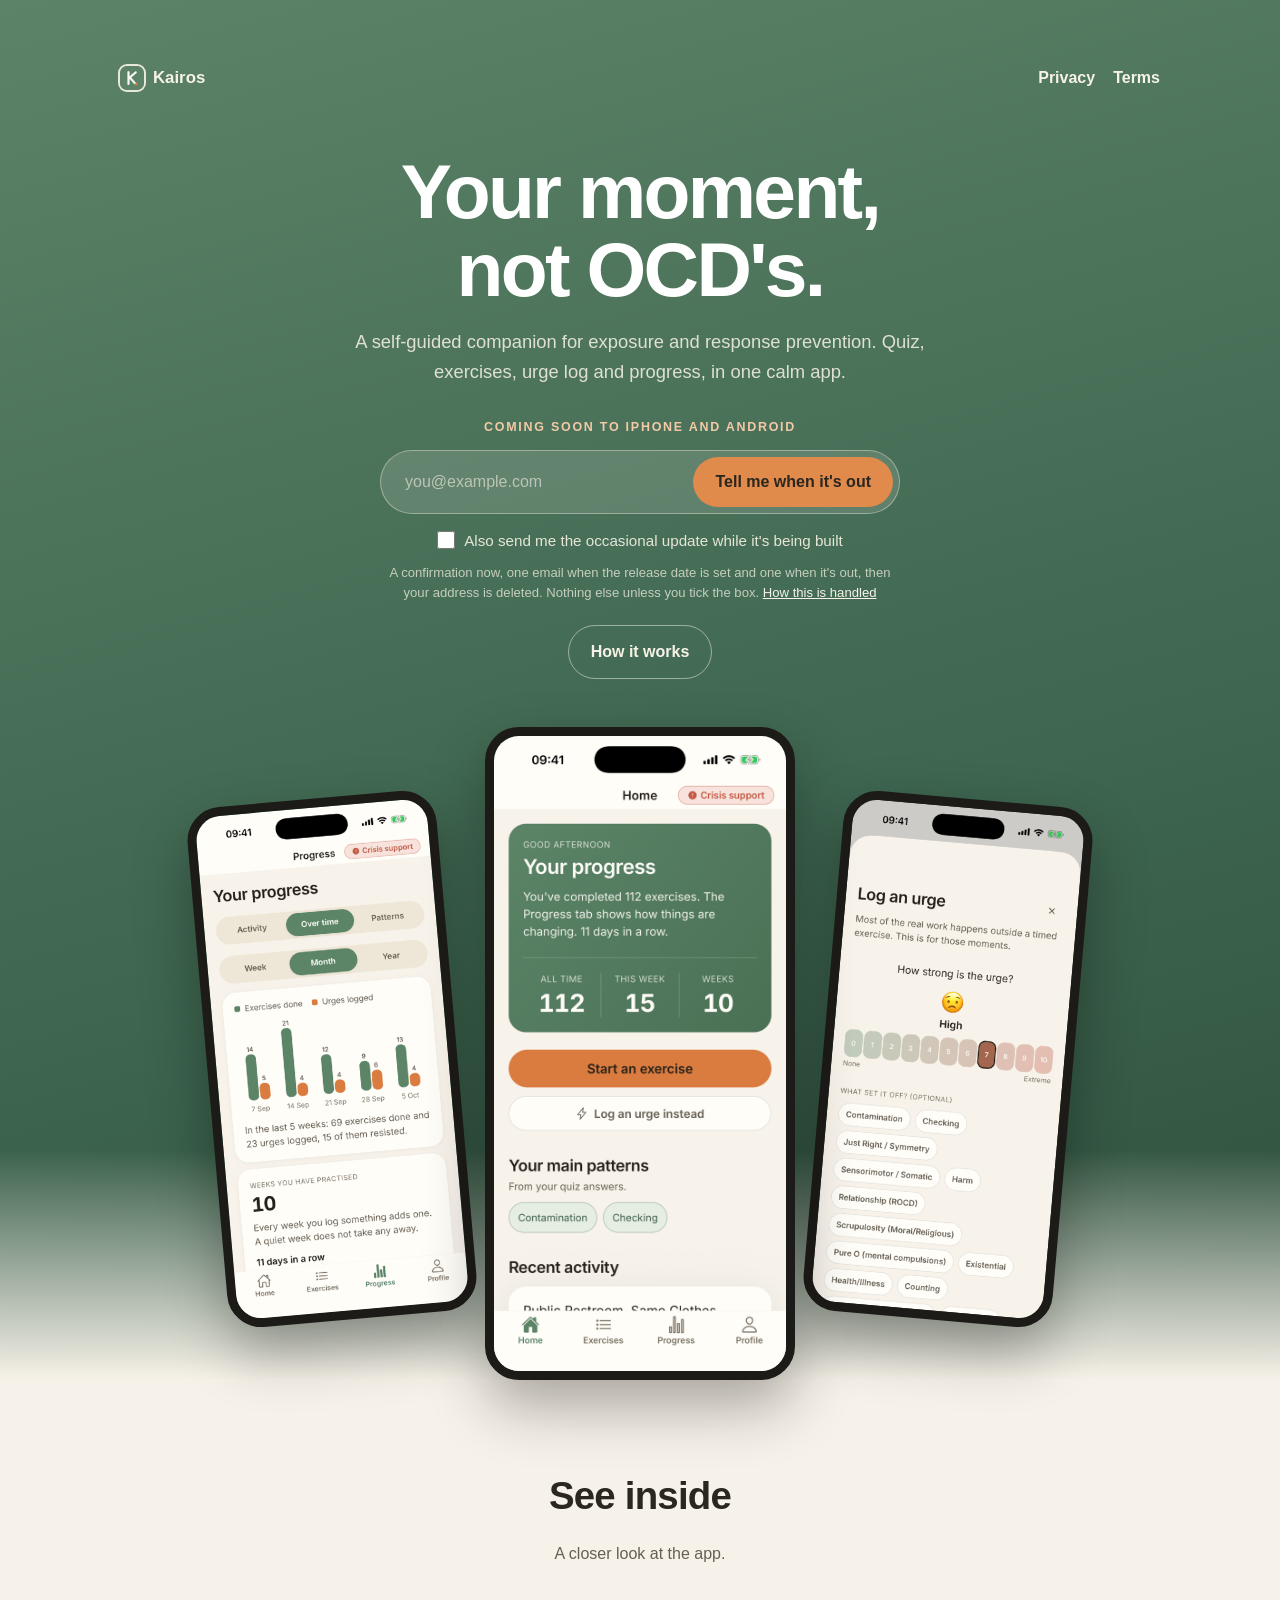
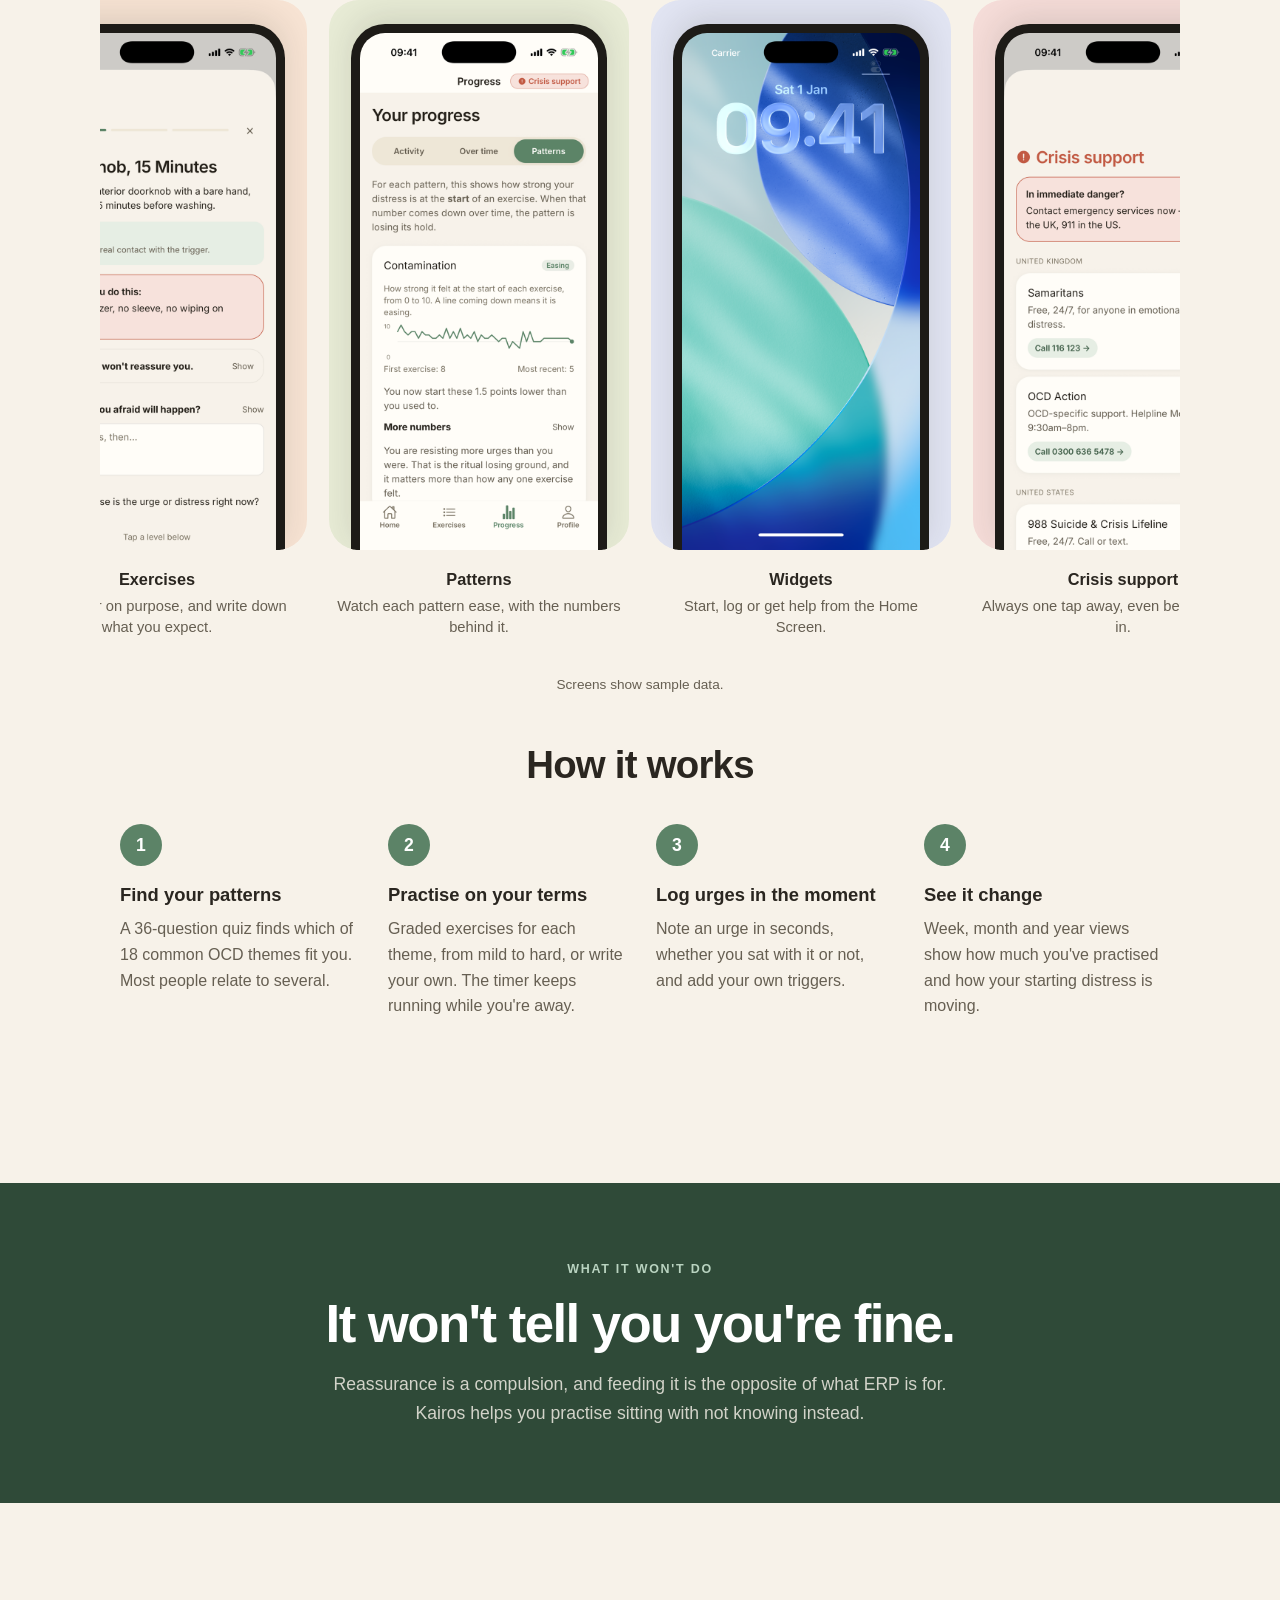
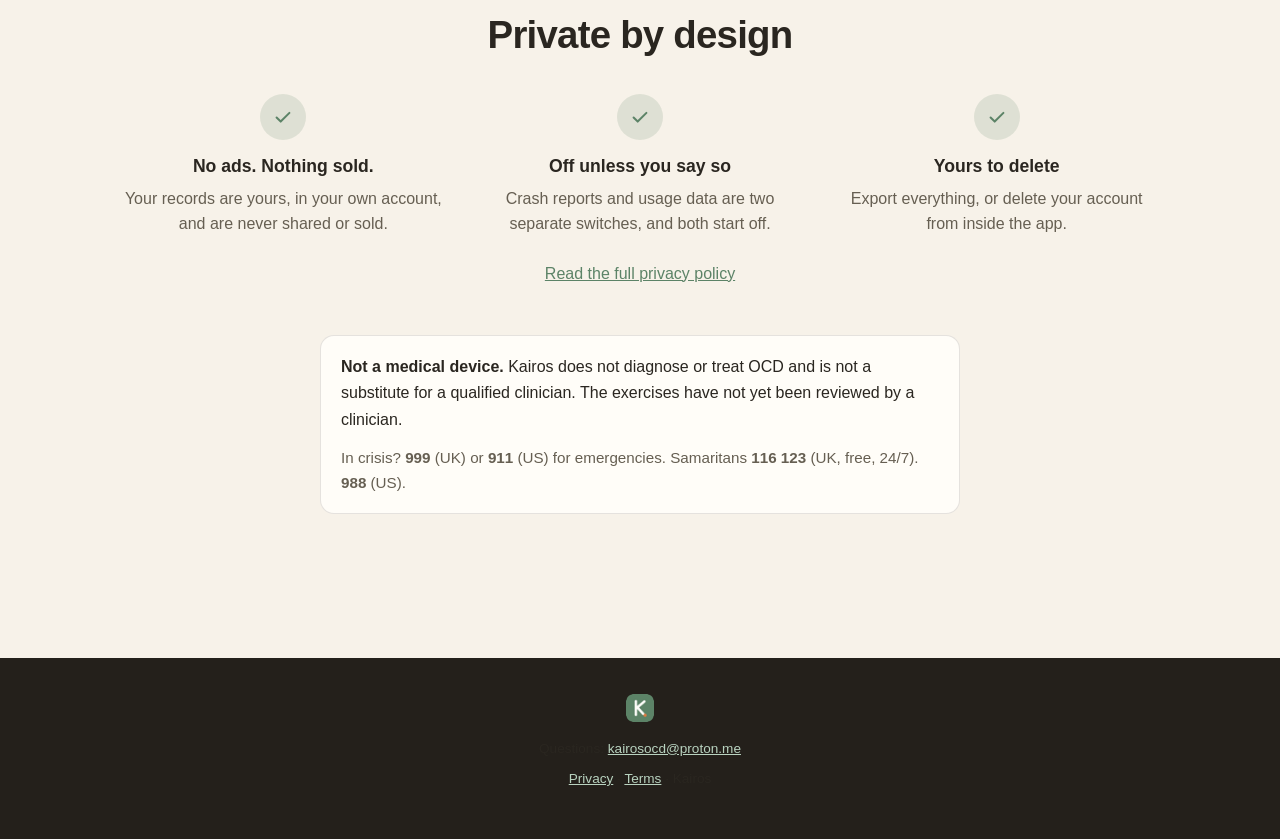
==== index.html @ 0523e29a "Revert "Privacy and Terms: 16+, consent boxes, complaints, plain lock-screen text, deletion page" Ta" ====
<!doctype html>
<html lang="en"><head><meta charset="utf-8">
<meta name="viewport" content="width=device-width,initial-scale=1">
<title>Kairos — a self-guided ERP companion for OCD</title><meta name="description" content="Kairos helps you run Exposure and Response Prevention exercises for OCD and see whether your triggers are actually losing their grip. Works offline, no account needed.">
<link rel="canonical" href="https://kairosapp.co.uk/">
<link rel="icon" href="favicon-32.png" sizes="32x32" type="image/png">
<link rel="icon" href="favicon-512.png" sizes="512x512" type="image/png">
<link rel="apple-touch-icon" href="favicon-180.png">
<meta name="theme-color" content="#5C8367">
<meta property="og:type" content="website">
<meta property="og:site_name" content="Kairos">
<meta property="og:title" content="Kairos — a self-guided ERP companion for OCD">
<meta property="og:description" content="Kairos helps you run Exposure and Response Prevention exercises for OCD and see whether your triggers are actually losing their grip. Works offline, no account needed.">
<meta property="og:url" content="https://kairosapp.co.uk/">
<meta property="og:image" content="https://kairosapp.co.uk/og.png">
<meta property="og:image:width" content="1200">
<meta property="og:image:height" content="630">
<meta property="og:image:alt" content="The Kairos mark: a line falling and levelling off, with the most recent point picked out.">
<meta name="twitter:card" content="summary_large_image">
<link rel="stylesheet" href="style.css?v=20261017"></head>
<body>
<div class="band hero-band">
<div class="wrap wide">
<nav><a href="index.html" class="brand"><img src="favicon-32.png" alt="" width="24" height="24">Kairos</a><a href="privacy.html">Privacy</a><a href="terms.html">Terms</a></nav>
<header class="hero">
<h1>Your moment,<br>not OCD's.</h1>
<p class="lede">A self-guided companion for exposure and response prevention. Quiz, exercises, urge log and progress, in one calm app.</p>
<p class="soon">Coming soon to iPhone and Android</p>
<form class="join" id="join" novalidate>
<div class="join-row">
<label class="sr" for="join-email">Email address</label>
<input id="join-email" type="email" name="email" autocomplete="email" inputmode="email" maxlength="254" placeholder="you@example.com" required>
<button type="submit">Tell me when it's out</button>
</div>
<input class="hp" type="text" name="website" tabindex="-1" autocomplete="off" aria-hidden="true">
<label class="join-opt"><input type="checkbox" name="updates"> Also send me the occasional update while it's being built</label>
<p class="join-msg" id="join-msg" role="status" aria-live="polite"></p>
<p class="join-fine">A confirmation now, one email when the release date is set and one when it's out, then your address is deleted. Nothing else unless you tick the box. <a href="privacy.html#waitlist">How this is handled</a></p>
<noscript><p class="join-fine">This form needs JavaScript. You can email <a href="mailto:kairosocd@proton.me">kairosocd@proton.me</a> instead.</p></noscript>
</form>
<p class="cta"><a class="ghost" href="#how">How it works</a></p>
</header>
<div class="stage" aria-label="Screens from the app">
<figure class="phone side left"><img src="img/progress.png?v=20261015" width="644" height="1400" alt="Week, month and year charts of exercises done and urges logged"></figure>
<figure class="phone main"><img src="img/home.png?v=20261015" width="644" height="1400" alt="The Kairos home screen: your progress, the next exercise, and a button to log an urge"></figure>
<figure class="phone side right"><img src="img/urge.png?v=20261014" width="644" height="1400" alt="Logging an urge: a 0 to 10 strength scale and what set it off"></figure>
</div>
</div>
</div>

<div class="wrap wide after-stage">
<section class="showcase" aria-label="Screens from the app">
<h2 class="big center">See inside</h2>
<p class="center sub">A closer look at the app.</p>
<div class="track" tabindex="0" role="region" aria-label="App screens, scrollable"><figure class="slide dup"><div class="tile t1"><div class="frame"><img src="img/home.png?v=20261015" width="644" height="1400" loading="lazy" alt="Home screen with your progress and the next exercise"></div></div><figcaption><strong>Home</strong><span>Where you are, and one clear next step.</span></figcaption></figure><figure class="slide"><div class="tile t2"><div class="frame"><img src="img/exercise.png?v=20261014" width="644" height="1400" loading="lazy" alt="An exercise with what to avoid and a box for what you fear will happen"></div></div><figcaption><strong>Exercises</strong><span>Face a fear on purpose, and write down what you expect.</span></figcaption></figure><figure class="slide dup"><div class="tile t3"><div class="frame"><img src="img/urge.png?v=20261014" width="644" height="1400" loading="lazy" alt="The urge log with a 0 to 10 scale and triggers"></div></div><figcaption><strong>Log an urge</strong><span>A few taps, wherever you are, whatever happened.</span></figcaption></figure><figure class="slide dup"><div class="tile t4"><div class="frame"><img src="img/progress.png?v=20261015" width="644" height="1400" loading="lazy" alt="Week, month and year charts"></div></div><figcaption><strong>Progress</strong><span>Week, month and year, at a glance.</span></figcaption></figure><figure class="slide"><div class="tile t5"><div class="frame"><img src="img/patterns.png?v=20261015" width="644" height="1400" loading="lazy" alt="A pattern card with a falling trend line"></div></div><figcaption><strong>Patterns</strong><span>Watch each pattern ease, with the numbers behind it.</span></figcaption></figure><figure class="slide"><div class="tile t7"><div class="frame"><img src="img/widgets.png?v=20261017" width="644" height="1400" loading="lazy" alt="Four Kairos widgets on the iPhone Home Screen: start an exercise, log an urge, this week's progress and crisis support"></div></div><figcaption><strong>Widgets</strong><span>Start, log or get help from the Home Screen.</span></figcaption></figure><figure class="slide"><div class="tile t6"><div class="frame"><img src="img/crisis.png?v=20261014" width="644" height="1400" loading="lazy" alt="Crisis support with UK and US helplines"></div></div><figcaption><strong>Crisis support</strong><span>Always one tap away, even before you sign in.</span></figcaption></figure></div>
<p class="fine center">Screens show sample data.</p>
</section>

<h2 id="how" class="big center how">How it works</h2>
<section class="steps">
<div class="step"><span class="num">1</span><h3>Find your patterns</h3><p>A 36-question quiz finds which of 18 common OCD themes fit you. Most people relate to several.</p></div>
<div class="step"><span class="num">2</span><h3>Practise on your terms</h3><p>Graded exercises for each theme, from mild to hard, or write your own. The timer keeps running while you're away.</p></div>
<div class="step"><span class="num">3</span><h3>Log urges in the moment</h3><p>Note an urge in seconds, whether you sat with it or not, and add your own triggers.</p></div>
<div class="step"><span class="num">4</span><h3>See it change</h3><p>Week, month and year views show how much you've practised and how your starting distress is moving.</p></div>
</section>
</div>

<div class="band quote-band">
<div class="wrap">
<p class="eyebrow">What it won't do</p>
<p class="quote">It won't tell you you're fine.</p>
<p class="quote-sub">Reassurance is a compulsion, and feeding it is the opposite of what ERP is for. Kairos helps you practise sitting with not knowing instead.</p>
</div>
</div>

<div class="wrap wide">
<h2 class="big center">Private by design</h2>
<section class="privs">
<div><span class="tick"><svg viewBox="0 0 24 24" width="22" height="22" fill="none" stroke="currentColor" stroke-width="2.2" stroke-linecap="round" stroke-linejoin="round" aria-hidden="true"><path d="m5 12.5 4.5 4.5L19 7.5"/></svg></span><h3>No ads. Nothing sold.</h3><p>Your records are yours, in your own account, and are never shared or sold.</p></div>
<div><span class="tick"><svg viewBox="0 0 24 24" width="22" height="22" fill="none" stroke="currentColor" stroke-width="2.2" stroke-linecap="round" stroke-linejoin="round" aria-hidden="true"><path d="m5 12.5 4.5 4.5L19 7.5"/></svg></span><h3>Off unless you say so</h3><p>Crash reports and usage data are two separate switches, and both start off.</p></div>
<div><span class="tick"><svg viewBox="0 0 24 24" width="22" height="22" fill="none" stroke="currentColor" stroke-width="2.2" stroke-linecap="round" stroke-linejoin="round" aria-hidden="true"><path d="m5 12.5 4.5 4.5L19 7.5"/></svg></span><h3>Yours to delete</h3><p>Export everything, or delete your account from inside the app.</p></div>
</section>
<p class="center"><a href="privacy.html">Read the full privacy policy</a></p>

<section class="card safety">
<strong>Not a medical device.</strong> Kairos does not diagnose or treat OCD and is not a substitute for a qualified clinician. The exercises have not yet been reviewed by a clinician.
<p class="crisis">In crisis? <strong>999</strong> (UK) or <strong>911</strong> (US) for emergencies. Samaritans <strong>116 123</strong> (UK, free, 24/7). <strong>988</strong> (US).</p>
</section>
</div>

<div class="band foot-band">
<footer class="center">
<img src="favicon-32.png" alt="" width="28" height="28" style="border-radius:7px">
<p>Questions: <a href="mailto:kairosocd@proton.me">kairosocd@proton.me</a></p>
<p><a href="privacy.html">Privacy</a> &middot; <a href="terms.html">Terms</a> &middot; Kairos</p>
</footer>
</div>
<script>
// Waiting list. The key below is Supabase's publishable key, the same one the
// app ships with: it can call join_waitlist() and cannot read the list.
(function(){
var URL='https://rinfsydefqgzggacbksc.supabase.co/rest/v1/rpc/join_waitlist',KEY='sb_publishable_8s-21yNIAFTTwb9iOPqPbw_uM5XrwYM';
var form=document.getElementById('join');if(!form)return;
var msg=document.getElementById('join-msg'),btn=form.querySelector('button'),email=form.elements.email;
function say(t,bad){msg.textContent=t;msg.classList.toggle('bad',!!bad)}
form.addEventListener('submit',function(e){
e.preventDefault();
var v=email.value.trim(),updates=form.elements.updates.checked;
// Filled only by bots: look like it worked, send nothing.
if(form.elements.website.value){done(false);return}
if(!/^[^@\s]+@[^@\s]+\.[^@\s]+$/.test(v)){say('That email address doesn\'t look right.',true);email.focus();return}
btn.disabled=true;say('Adding you…');
fetch(URL,{method:'POST',headers:{'Content-Type':'application/json',apikey:KEY},body:JSON.stringify({p_email:v,p_updates:updates})})
.then(function(r){if(!r.ok)throw 0;done(updates)})
.catch(function(){btn.disabled=false;say('Couldn\'t add you just now. Try again, or email kairosocd@proton.me.',true)});
});
function done(updates){
form.classList.add('done');
say(updates?'You\'re on the list. A confirmation email is on its way. We\'ll email you the release date, when it\'s out, and now and then before.':'You\'re on the list. A confirmation email is on its way. After that, just the release date and the launch.');
}
})();
</script>
</body></html>
---- style.css ----
:root{--bg:#F7F2E9;--surface:#FFFDF8;--text:#2A2620;--muted:#665F52;--accent:#5C8367;--border:rgba(42,38,32,.12)}
@media(prefers-color-scheme:dark){:root{--bg:#2A2620;--surface:#332E27;--text:#F2EDE3;--muted:#C2B9A8;--accent:#8FB399;--border:rgba(232,230,227,.14)}}
*{box-sizing:border-box}
body{margin:0;background:var(--bg);color:var(--text);font:16px/1.65 -apple-system,BlinkMacSystemFont,"Segoe UI",Inter,sans-serif;padding:0 20px}
.wrap{max-width:720px;margin:0 auto;padding:56px 0 80px}
h1{font-size:2rem;letter-spacing:-.02em;margin:0 0 .25em}
h2{font-size:1.15rem;margin:2.2em 0 .5em;letter-spacing:-.01em}
p,li{color:var(--text)}
.lede{color:var(--muted);font-size:1.05rem;margin-top:0}
.updated{color:var(--muted);font-size:.85rem}
a{color:var(--accent)}
nav{display:flex;gap:6px 18px;margin-bottom:40px;flex-wrap:wrap;align-items:center}
nav a{text-decoration:none;font-weight:600;display:inline-flex;align-items:center;min-height:44px}
a:focus-visible{outline:2px solid var(--accent);outline-offset:3px;border-radius:4px}
.hero-band a:focus-visible{outline-color:#fff}
.card{background:var(--surface);border:1px solid var(--border);border-radius:14px;padding:18px 20px;margin:1.5em 0}
.note{color:var(--muted);font-size:.9rem}
footer{margin-top:64px;padding-top:24px;border-top:1px solid var(--border);color:var(--muted);font-size:.85rem}
/* Tables carry the lawful-basis and processor detail on the privacy page.
   Narrow screens scroll the table rather than crushing the columns. */
.tablewrap{overflow-x:auto;-webkit-overflow-scrolling:touch;margin:1.2em 0}
table{border-collapse:collapse;width:100%;min-width:460px;font-size:.93rem}
th,td{text-align:left;vertical-align:top;padding:10px 14px;border-bottom:1px solid var(--border)}
th{color:var(--muted);font-weight:600;font-size:.8rem;letter-spacing:.03em;text-transform:uppercase}
tr:last-child td{border-bottom:0}

/* Landing page */
.wrap.wide{max-width:1040px}
.center{text-align:center}
.fine{color:var(--muted);font-size:.85rem}
.band{padding-left:20px;padding-right:20px;margin-left:-20px;margin-right:-20px}
body{overflow-x:hidden}
.hero-band{background:linear-gradient(165deg,#5C8367 0%,#3E6650 60%,#2F4F3C 100%);color:#F7F2E9;padding-bottom:0;margin-top:0}
.hero-band .wrap{padding-bottom:0}
nav .brand{display:flex;align-items:center;gap:9px;margin-right:auto;font-size:1.05rem}
nav .brand img{border-radius:7px;box-shadow:0 0 0 2px rgba(247,242,233,.9)}
.hero-band nav{margin-bottom:28px}
.hero-band nav a{color:#F7F2E9}
.hero{text-align:center;padding:24px 0 0}
.hero h1{font-size:clamp(2.6rem,8vw,4.8rem);line-height:1.02;letter-spacing:-.035em;margin:0 auto 18px;color:#fff}
.hero .lede{max-width:32em;margin:0 auto;font-size:1.15rem;color:rgba(247,242,233,.86)}
.cta{display:flex;gap:12px;justify-content:center;flex-wrap:wrap;margin:22px 0 0}
/* Waiting list */
.soon{letter-spacing:.14em;text-transform:uppercase;font-size:.78rem;font-weight:600;color:#F3C9A6;margin:30px 0 12px}
.join{max-width:520px;margin:0 auto}
.join-row{display:flex;gap:8px;background:rgba(247,242,233,.14);border:1.5px solid rgba(247,242,233,.4);border-radius:999px;padding:6px}
.join-row:focus-within{border-color:#F7F2E9}
.join input[type=email]{flex:1;min-width:0;background:none;border:0;outline:0;color:#fff;font:inherit;padding:10px 6px 10px 18px}
.join input[type=email]::placeholder{color:rgba(247,242,233,.6)}
.join button{background:#E08A4B;color:#2A2620;font:inherit;font-weight:700;border:0;border-radius:999px;padding:12px 22px;cursor:pointer;white-space:nowrap}
.join button:hover{background:#EA9A5F}
.join button:focus-visible,.join-opt input:focus-visible{outline:2px solid #fff;outline-offset:2px}
.join button:disabled{opacity:.6;cursor:default}
.join-opt{display:flex;gap:9px;align-items:flex-start;justify-content:center;text-align:left;margin:14px 0 0;font-size:.95rem;color:rgba(247,242,233,.9);cursor:pointer}
.join-opt input{width:18px;height:18px;margin:3px 0 0;accent-color:#E08A4B;flex:none}
.join-fine{font-size:.82rem;line-height:1.5;color:rgba(247,242,233,.72);margin:10px 0 0}
.join-fine a{color:#F7F2E9}
.join-msg{margin:12px 0 0;font-weight:600;color:#fff;min-height:0}
.join-msg:empty{display:none}
.join-msg.bad{color:#FFD9BF}
.join.done .join-row,.join.done .join-opt,.join.done .join-fine{display:none}
.join.done .join-msg{font-size:1.1rem;background:rgba(247,242,233,.14);border-radius:14px;padding:16px 20px}
.sr{position:absolute;width:1px;height:1px;overflow:hidden;clip-path:inset(50%);white-space:nowrap}
.hp{position:absolute;left:-9999px;width:1px;height:1px;opacity:0}
@media(max-width:480px){
 .join-row{flex-direction:column;border-radius:22px;padding:8px}
 .join input[type=email]{text-align:center;padding:10px}
}
.pill{background:#E08A4B;color:#2A2620;font-weight:700;padding:14px 26px;border-radius:999px}
.ghost{padding:13px 22px;border-radius:999px;border:1.5px solid rgba(247,242,233,.5);text-decoration:none;font-weight:600;color:#F7F2E9}
.stage{display:flex;justify-content:center;align-items:flex-end;gap:clamp(8px,2.4vw,28px);margin:48px auto -150px;max-width:900px}
.phone{margin:0;min-width:0}
.phone img{width:100%;height:auto;display:block;border-radius:34px;border:9px solid #1d1b17;box-shadow:0 26px 60px rgba(0,0,0,.32);background:#1d1b17}
.phone.main{flex:0 1 310px;position:relative;z-index:2}
.phone.side{flex:0 1 250px;margin-bottom:60px}
.phone.left{transform:rotate(-5deg)}
.phone.right{transform:rotate(5deg)}
.after-stage{padding-top:190px}
h2.big{font-size:clamp(1.7rem,4.5vw,2.4rem);letter-spacing:-.02em;margin:44px 0 28px}
.steps{display:grid;grid-template-columns:repeat(4,1fr);gap:34px 32px;margin:12px 0 20px}
@media(max-width:900px){.steps{grid-template-columns:repeat(2,1fr)}}
@media(max-width:520px){.steps{grid-template-columns:1fr}}
.step h3{margin:14px 0 6px;font-size:1.15rem}
.step p{margin:0;color:var(--muted);line-height:1.6}
.num{display:inline-flex;width:42px;height:42px;border-radius:50%;align-items:center;justify-content:center;background:var(--accent);color:#fff;font-weight:700;font-size:1.1rem}
@media(prefers-color-scheme:dark){.num{color:#1d1a15}}
.quote-band{background:#2F4A38;color:#F7F2E9;text-align:center;padding-top:76px;padding-bottom:76px;margin-top:64px}
.quote-band .wrap{padding:0;max-width:760px}
.eyebrow{letter-spacing:.14em;text-transform:uppercase;font-size:.78rem;color:#B9D3C0;margin:0 0 16px;font-weight:600}
.quote{font-size:clamp(2rem,6vw,3.3rem);line-height:1.08;letter-spacing:-.03em;font-weight:700;margin:0 0 18px;color:#fff}
.quote-sub{font-size:1.1rem;line-height:1.6;color:rgba(247,242,233,.82);margin:0 auto;max-width:36em}
.privs{display:grid;grid-template-columns:repeat(auto-fit,minmax(240px,1fr));gap:30px;margin:8px 0 24px;text-align:center}
.privs h3{margin:12px 0 6px;font-size:1.1rem}
.privs p{margin:0;color:var(--muted);line-height:1.55}
.tick{display:inline-flex;width:46px;height:46px;border-radius:50%;align-items:center;justify-content:center;background:rgba(92,131,103,.16);color:var(--accent)}
.safety{max-width:640px;margin:48px auto 0}
.crisis{margin:12px 0 0;color:var(--muted);font-size:.95rem}
.foot-band{background:#24201B;color:#C9C1B2;margin-top:64px;padding-top:36px;padding-bottom:40px}
.foot-band footer{margin:0;border:0;padding:0;color:#C9C1B2}
.foot-band a{color:#B9D3C0}
.foot-band p{margin:8px 0}
@media(max-width:700px){
 .stage{margin-bottom:-110px}
 .phone.side{display:none}
 .phone.main{flex:0 1 260px}
 .after-stage{padding-top:170px}
}
@media(max-width:560px){.wrap{padding:28px 0 48px}.hero-band .wrap{padding-bottom:0}}

/* Showcase carousel */
.showcase{margin:8px -20px 0}
.showcase .sub{color:var(--muted);margin:-14px 0 22px}
.track{display:flex;gap:22px;overflow-x:auto;scroll-snap-type:x mandatory;-webkit-overflow-scrolling:touch;padding:10px max(20px,calc((100vw - 1040px)/2 + 20px)) 22px;scrollbar-width:thin}
.track:focus-visible{outline:2px solid var(--accent);outline-offset:-2px}
.slide{flex:0 0 min(270px,66vw);margin:0;scroll-snap-align:center}
.frame{border-radius:34px;border:9px solid #1d1b17;background:#1d1b17;box-shadow:0 18px 40px rgba(42,38,32,.22);overflow:hidden}
.frame img{display:block;width:100%;height:auto}
.slide figcaption{display:flex;flex-direction:column;gap:3px;text-align:center;margin-top:16px;padding:0 6px}
.slide figcaption strong{font-size:1.02rem}
.slide figcaption span{color:var(--muted);font-size:.92rem;line-height:1.45}
h2.how{margin-top:36px}
@media(min-width:1000px){.slide{flex-basis:250px}}

.track>.slide:first-child{margin-left:auto}
.track>.slide:last-child{margin-right:auto}
@media(min-width:701px){.slide.dup{display:none}.track{justify-content:center}}

/* Soft edge: the hero fades into the page instead of ending in a straight line. */
.hero-band{position:relative}
.hero-band::after{content:"";position:absolute;left:0;right:0;bottom:0;height:230px;background:linear-gradient(to bottom,rgba(0,0,0,0) 0%,var(--bg) 100%);pointer-events:none;z-index:0}
.hero-band .wrap{position:relative;z-index:1}
@media(max-width:700px){.hero-band::after{height:170px}}

/* Unsubscribe page */
.btn{background:var(--accent);color:#fff;font:inherit;font-weight:600;border:0;border-radius:999px;padding:13px 26px;cursor:pointer}
.btn:disabled{opacity:.6;cursor:default}
.btn:focus-visible{outline:2px solid var(--text);outline-offset:2px}
@media(prefers-color-scheme:dark){.btn{color:#1d1a15}}

/* Showcase tiles: each phone sits on a soft tinted card for depth */
:root{--t1:#DCE9DF;--t2:#F7E3D3;--t3:#EAE2F1;--t4:#DDE8EE;--t5:#E7EBD5;--t6:#F5DCD8;--t7:#E1E4F2}
@media(prefers-color-scheme:dark){:root{--t1:#2E4435;--t2:#4A3A2D;--t3:#3C3548;--t4:#2D3F4A;--t5:#3B4430;--t6:#4A3331;--t7:#343A4F}}
.tile{padding:24px 22px 0;border-radius:30px;overflow:hidden;background:var(--tint)}
.tile .frame{border-bottom-left-radius:0;border-bottom-right-radius:0;border-bottom:0;box-shadow:0 -8px 30px rgba(42,38,32,.12)}
.t1{--tint:var(--t1)}.t2{--tint:var(--t2)}.t3{--tint:var(--t3)}.t4{--tint:var(--t4)}.t5{--tint:var(--t5)}.t6{--tint:var(--t6)}.t7{--tint:var(--t7)}
.slide{flex:0 0 min(300px,74vw)}
@media(min-width:1000px){.slide{flex-basis:300px}}
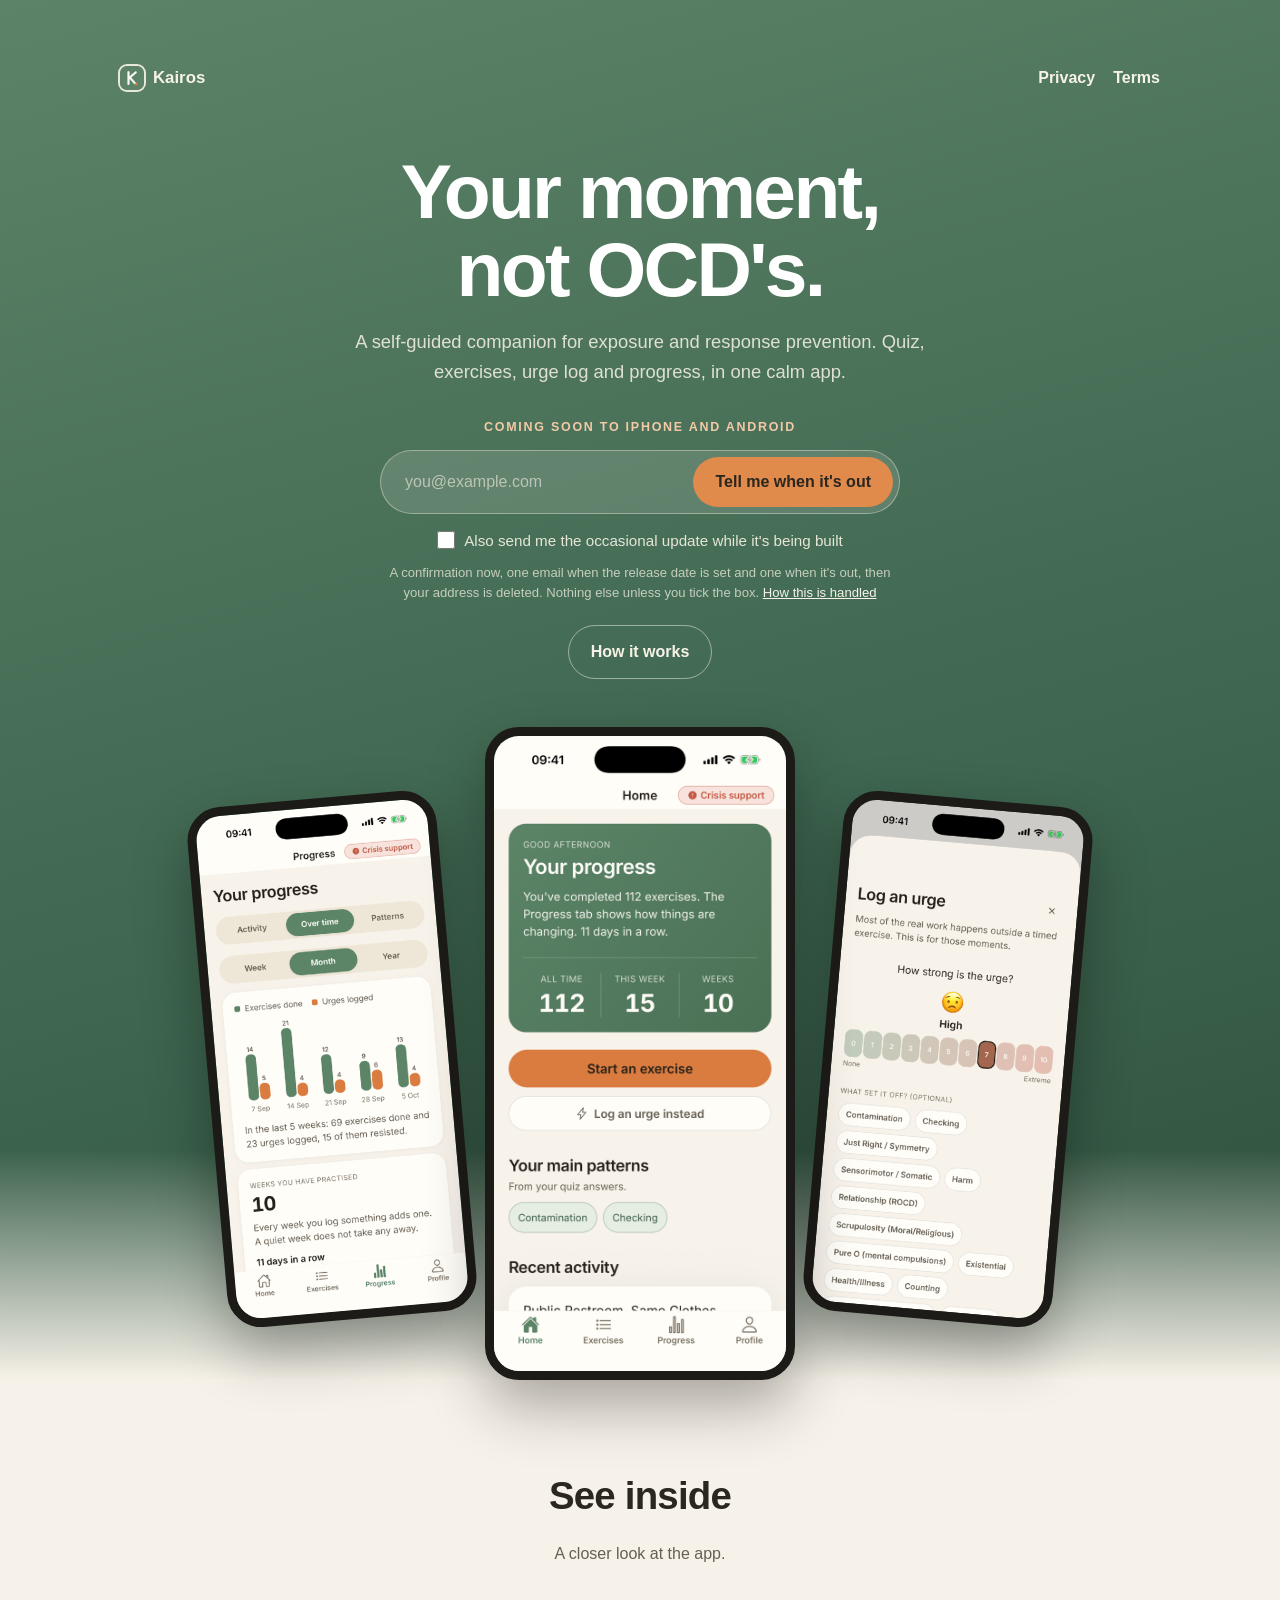
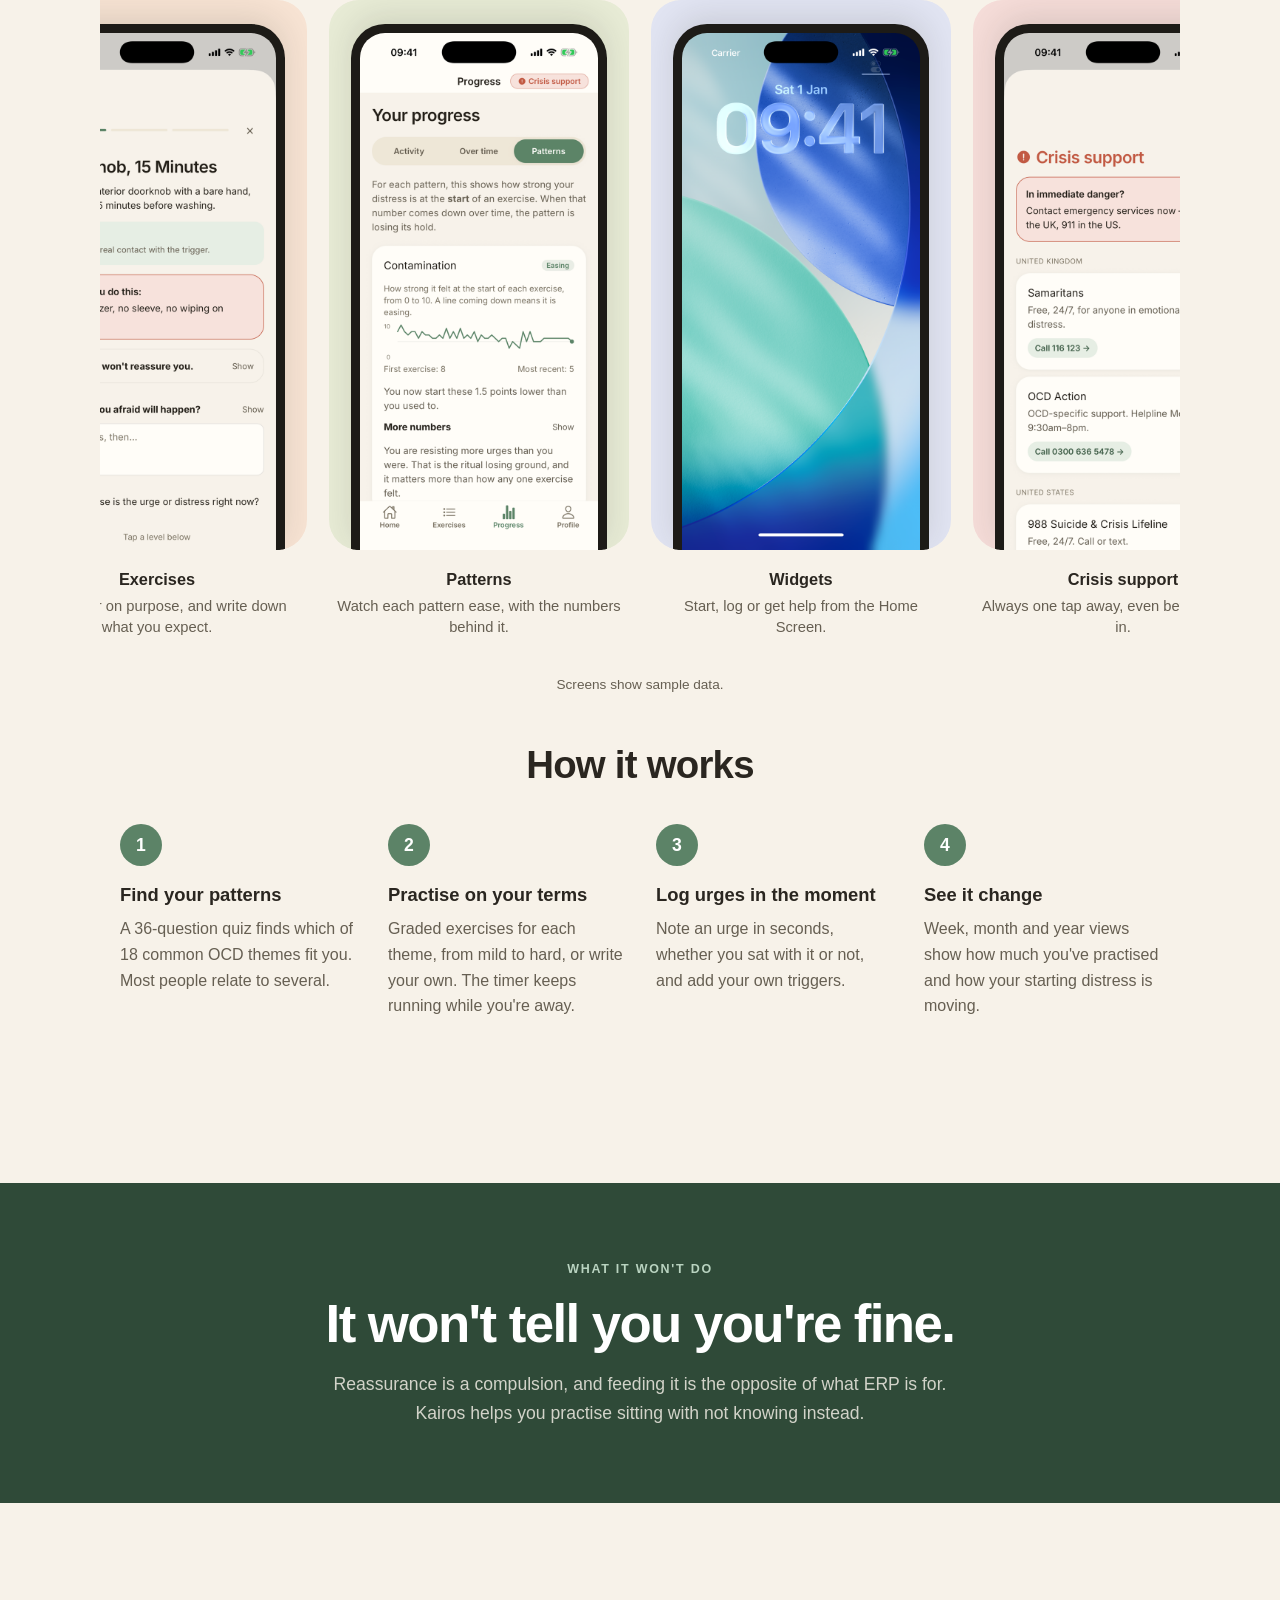
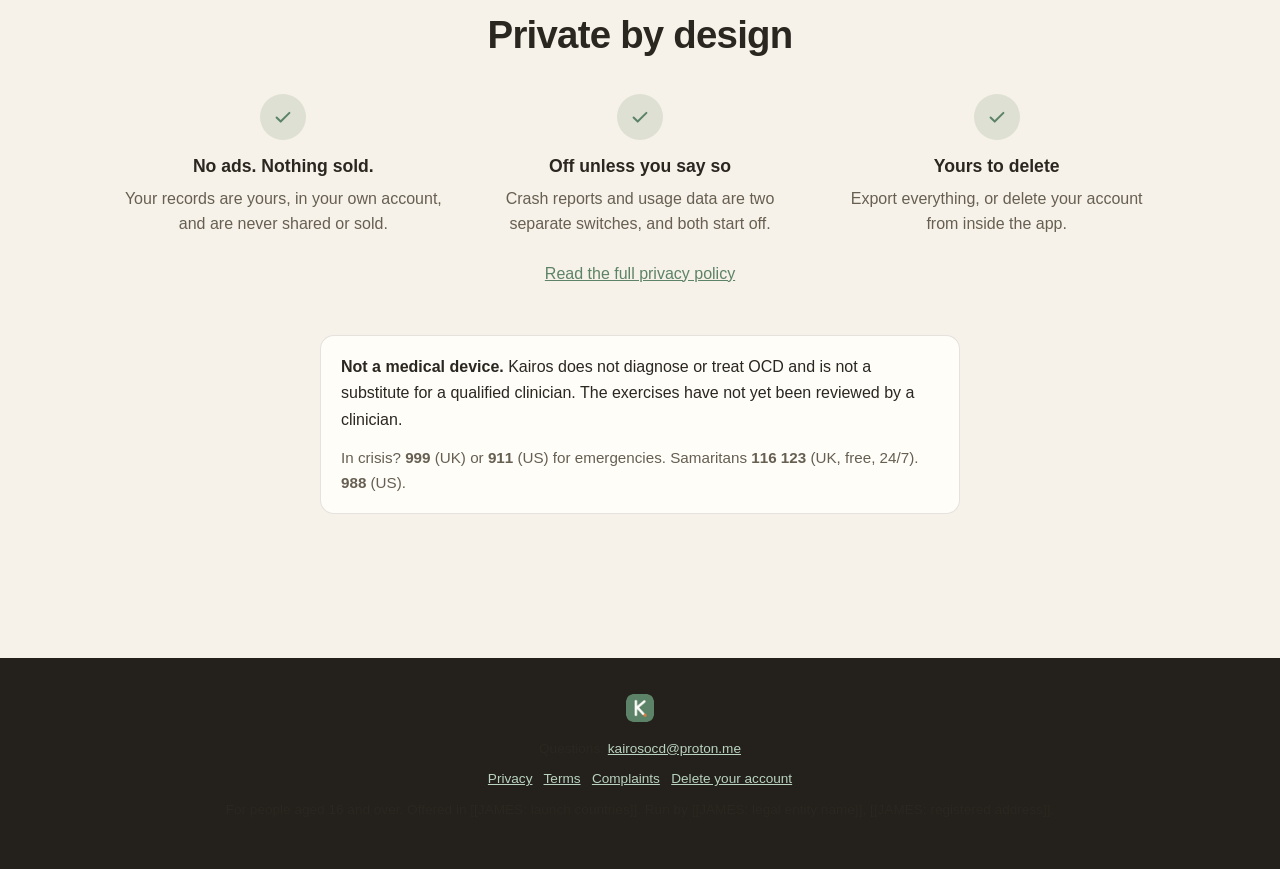
==== commit b7244091: "Reapply "Privacy and Terms: 16+, consent boxes, complaints, plain lock-screen text, deletion page" T" ====
--- a/index.html
+++ b/index.html
@@ -1,5 +1,5 @@
 <!doctype html>
-<html lang="en"><head><meta charset="utf-8">
+<html lang="en"><head><meta charset="utf-8"><meta http-equiv="Content-Security-Policy" content="default-src 'none'; script-src 'sha256-T9Zqq2Setd+0WrwaJxLGKSephxffUy9SnGUSDQfKIqs='; style-src 'self' 'unsafe-inline'; img-src 'self' data:; connect-src https://rinfsydefqgzggacbksc.supabase.co; base-uri 'none'; form-action 'none'; object-src 'none'"><meta name="referrer" content="strict-origin-when-cross-origin">
 <meta name="viewport" content="width=device-width,initial-scale=1">
 <title>Kairos — a self-guided ERP companion for OCD</title><meta name="description" content="Kairos helps you run Exposure and Response Prevention exercises for OCD and see whether your triggers are actually losing their grip. Works offline, no account needed.">
 <link rel="canonical" href="https://kairosapp.co.uk/">
@@ -92,7 +92,8 @@
 <footer class="center">
 <img src="favicon-32.png" alt="" width="28" height="28" style="border-radius:7px">
 <p>Questions: <a href="mailto:kairosocd@proton.me">kairosocd@proton.me</a></p>
-<p><a href="privacy.html">Privacy</a> &middot; <a href="terms.html">Terms</a> &middot; Kairos</p>
+<p><a href="privacy.html">Privacy</a> &middot; <a href="terms.html">Terms</a> &middot; <a href="privacy.html#complaints">Complaints</a> &middot; <a href="delete-account.html">Delete your account</a></p>
+<p>For people aged 16 and over. Offered in [[JAMES: launch countries]]. Run by [[JAMES: legal entity name]], [[JAMES: registered address]].</p>
 </footer>
 </div>
 <script>
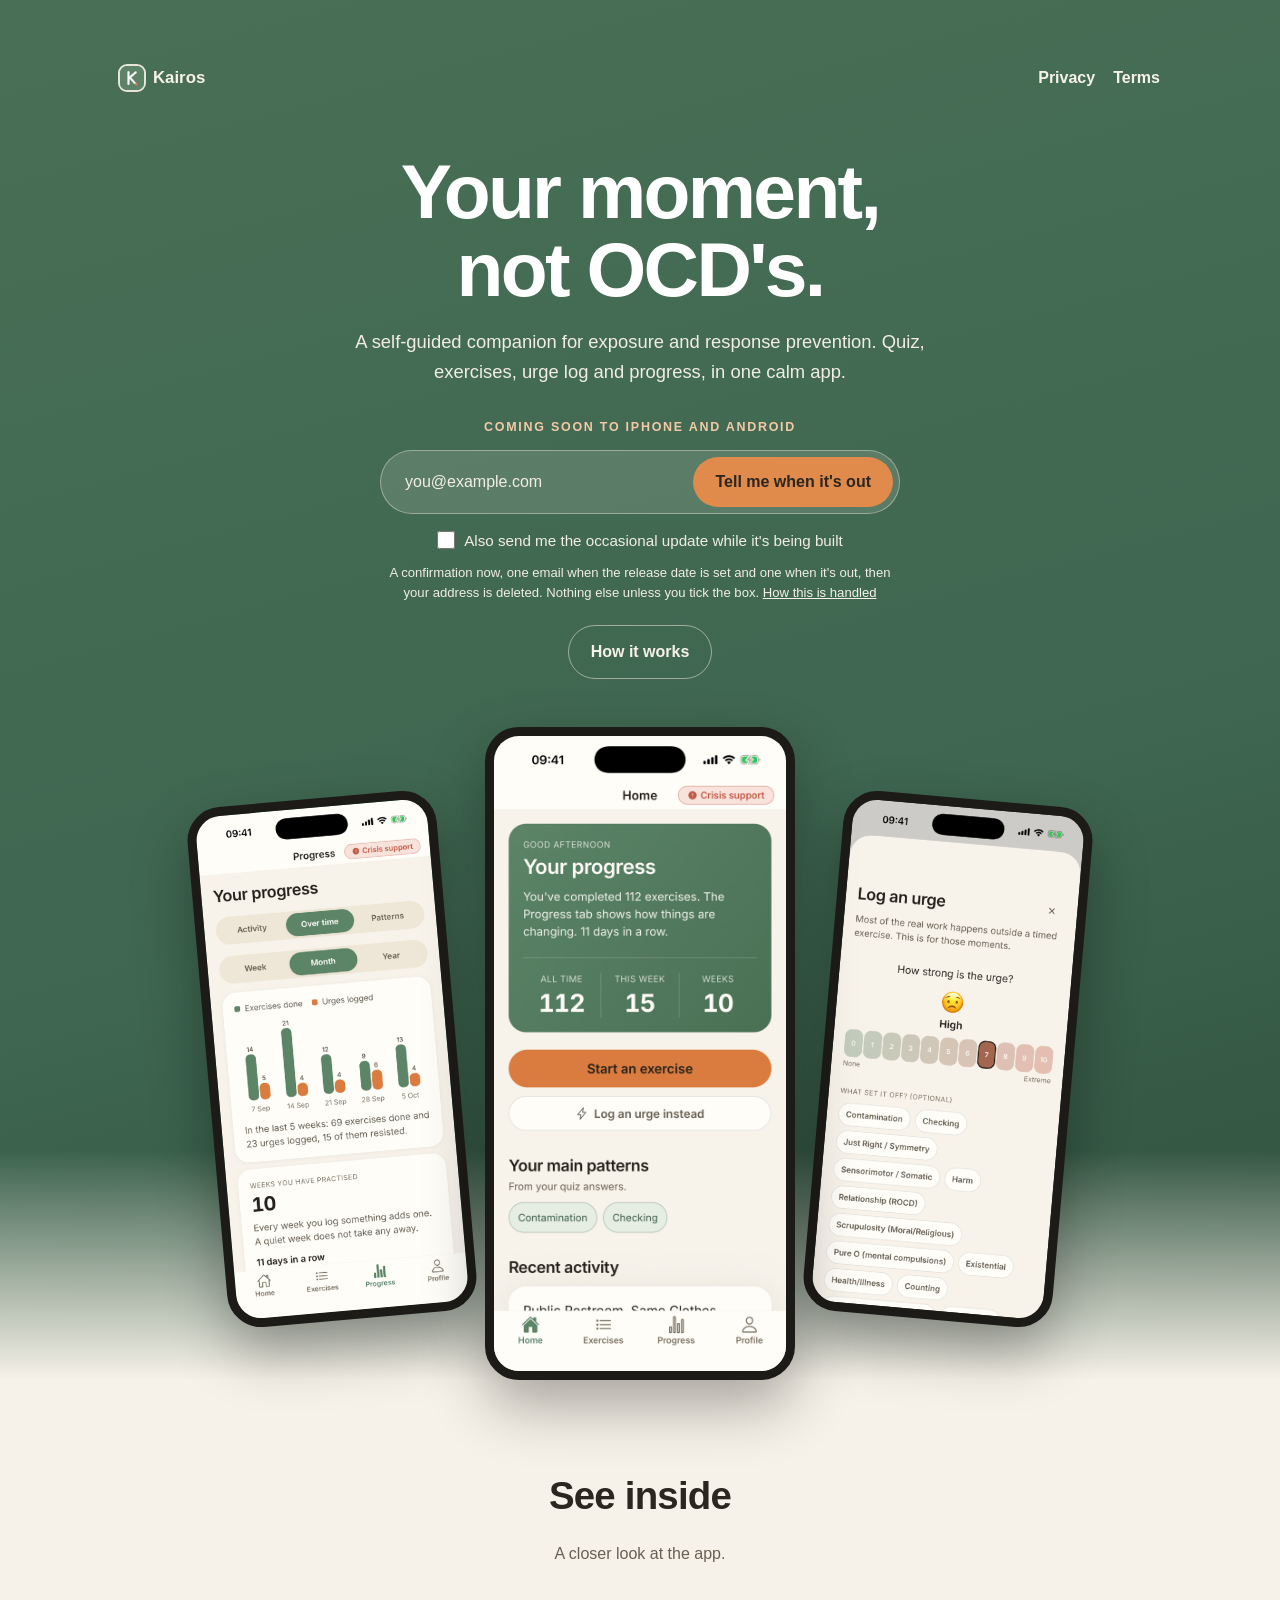
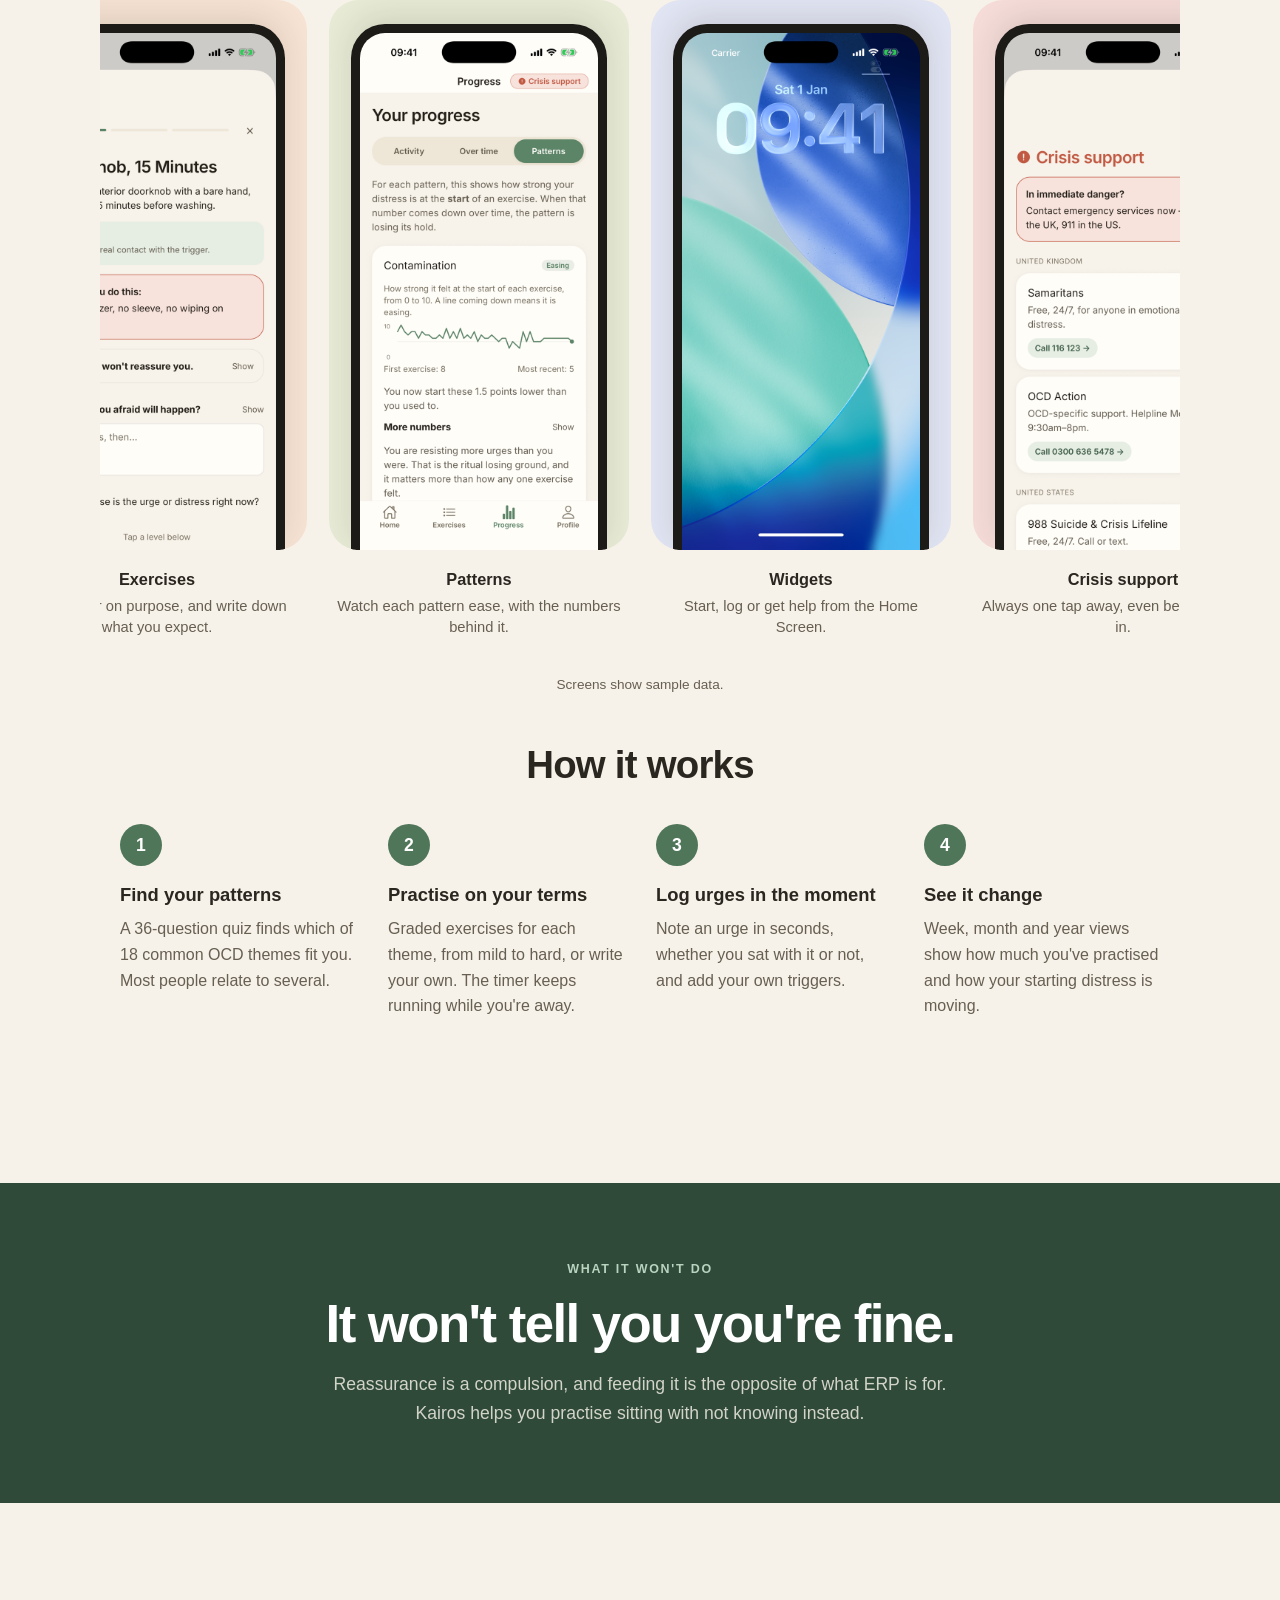
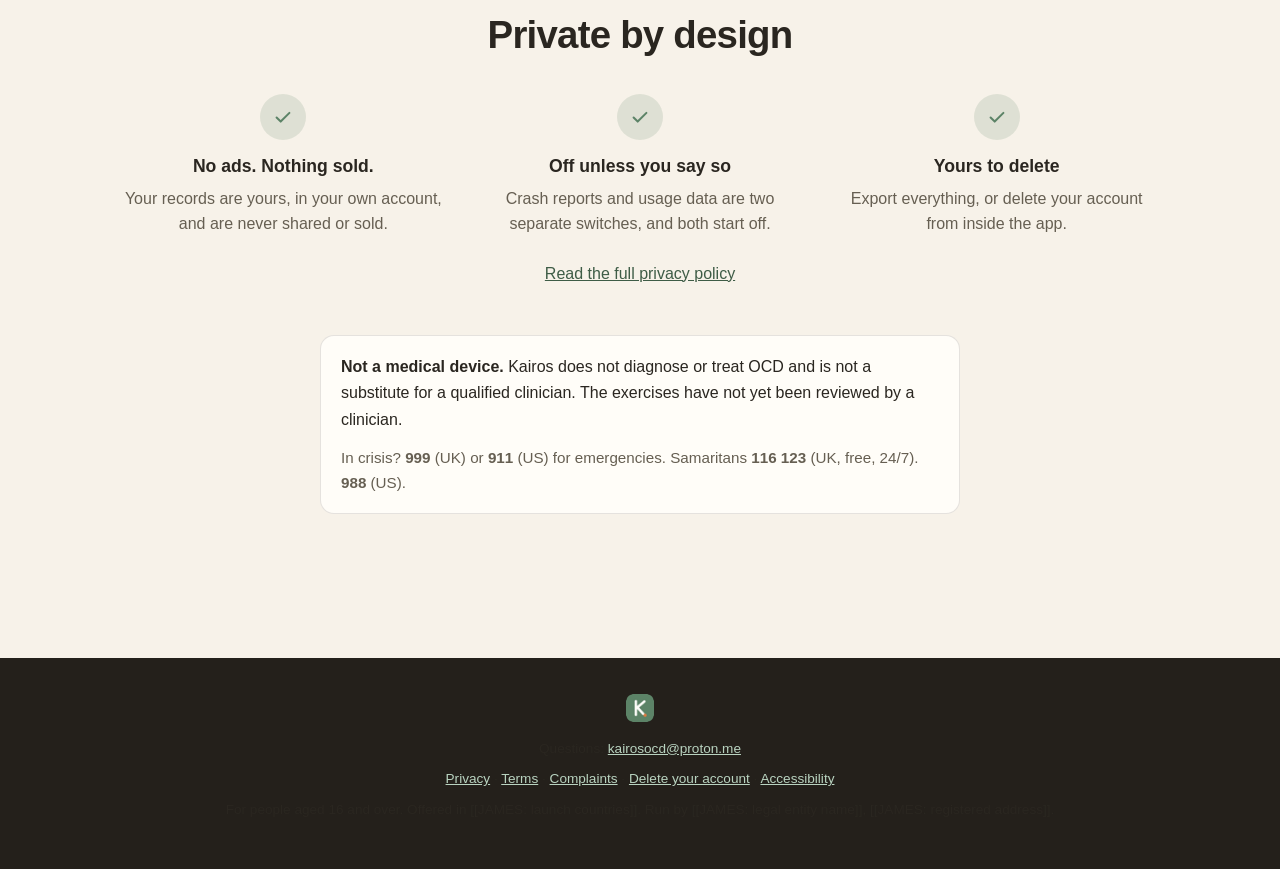
==== commit 4ebbe286: "Site accessibility: landmarks, contrast, accessibility statement; delete-account CSP Every page gets" ====
--- a/index.html
+++ b/index.html
@@ -17,12 +17,12 @@
 <meta property="og:image:height" content="630">
 <meta property="og:image:alt" content="The Kairos mark: a line falling and levelling off, with the most recent point picked out.">
 <meta name="twitter:card" content="summary_large_image">
-<link rel="stylesheet" href="style.css?v=20261017"></head>
+<link rel="stylesheet" href="style.css?v=20261020"></head>
 <body>
 <div class="band hero-band">
 <div class="wrap wide">
 <nav><a href="index.html" class="brand"><img src="favicon-32.png" alt="" width="24" height="24">Kairos</a><a href="privacy.html">Privacy</a><a href="terms.html">Terms</a></nav>
-<header class="hero">
+<main class="hero">
 <h1>Your moment,<br>not OCD's.</h1>
 <p class="lede">A self-guided companion for exposure and response prevention. Quiz, exercises, urge log and progress, in one calm app.</p>
 <p class="soon">Coming soon to iPhone and Android</p>
@@ -39,8 +39,8 @@
 <noscript><p class="join-fine">This form needs JavaScript. You can email <a href="mailto:kairosocd@proton.me">kairosocd@proton.me</a> instead.</p></noscript>
 </form>
 <p class="cta"><a class="ghost" href="#how">How it works</a></p>
-</header>
-<div class="stage" aria-label="Screens from the app">
+</main>
+<div class="stage" role="region" aria-label="Screenshots">
 <figure class="phone side left"><img src="img/progress.png?v=20261015" width="644" height="1400" alt="Week, month and year charts of exercises done and urges logged"></figure>
 <figure class="phone main"><img src="img/home.png?v=20261015" width="644" height="1400" alt="The Kairos home screen: your progress, the next exercise, and a button to log an urge"></figure>
 <figure class="phone side right"><img src="img/urge.png?v=20261014" width="644" height="1400" alt="Logging an urge: a 0 to 10 strength scale and what set it off"></figure>
@@ -48,7 +48,7 @@
 </div>
 </div>
 
-<div class="wrap wide after-stage">
+<div class="wrap wide after-stage" role="region" aria-label="About Kairos">
 <section class="showcase" aria-label="Screens from the app">
 <h2 class="big center">See inside</h2>
 <p class="center sub">A closer look at the app.</p>
@@ -57,7 +57,7 @@
 </section>
 
 <h2 id="how" class="big center how">How it works</h2>
-<section class="steps">
+<section class="steps" aria-label="How it works">
 <div class="step"><span class="num">1</span><h3>Find your patterns</h3><p>A 36-question quiz finds which of 18 common OCD themes fit you. Most people relate to several.</p></div>
 <div class="step"><span class="num">2</span><h3>Practise on your terms</h3><p>Graded exercises for each theme, from mild to hard, or write your own. The timer keeps running while you're away.</p></div>
 <div class="step"><span class="num">3</span><h3>Log urges in the moment</h3><p>Note an urge in seconds, whether you sat with it or not, and add your own triggers.</p></div>
@@ -65,24 +65,24 @@
 </section>
 </div>
 
-<div class="band quote-band">
+<section class="band quote-band" aria-label="What Kairos will not do">
 <div class="wrap">
 <p class="eyebrow">What it won't do</p>
 <p class="quote">It won't tell you you're fine.</p>
 <p class="quote-sub">Reassurance is a compulsion, and feeding it is the opposite of what ERP is for. Kairos helps you practise sitting with not knowing instead.</p>
 </div>
-</div>
+</section>
 
-<div class="wrap wide">
+<div class="wrap wide" role="region" aria-label="Privacy and safety">
 <h2 class="big center">Private by design</h2>
-<section class="privs">
+<section class="privs" aria-label="Privacy">
 <div><span class="tick"><svg viewBox="0 0 24 24" width="22" height="22" fill="none" stroke="currentColor" stroke-width="2.2" stroke-linecap="round" stroke-linejoin="round" aria-hidden="true"><path d="m5 12.5 4.5 4.5L19 7.5"/></svg></span><h3>No ads. Nothing sold.</h3><p>Your records are yours, in your own account, and are never shared or sold.</p></div>
 <div><span class="tick"><svg viewBox="0 0 24 24" width="22" height="22" fill="none" stroke="currentColor" stroke-width="2.2" stroke-linecap="round" stroke-linejoin="round" aria-hidden="true"><path d="m5 12.5 4.5 4.5L19 7.5"/></svg></span><h3>Off unless you say so</h3><p>Crash reports and usage data are two separate switches, and both start off.</p></div>
 <div><span class="tick"><svg viewBox="0 0 24 24" width="22" height="22" fill="none" stroke="currentColor" stroke-width="2.2" stroke-linecap="round" stroke-linejoin="round" aria-hidden="true"><path d="m5 12.5 4.5 4.5L19 7.5"/></svg></span><h3>Yours to delete</h3><p>Export everything, or delete your account from inside the app.</p></div>
 </section>
 <p class="center"><a href="privacy.html">Read the full privacy policy</a></p>
 
-<section class="card safety">
+<section class="card safety" aria-label="Safety">
 <strong>Not a medical device.</strong> Kairos does not diagnose or treat OCD and is not a substitute for a qualified clinician. The exercises have not yet been reviewed by a clinician.
 <p class="crisis">In crisis? <strong>999</strong> (UK) or <strong>911</strong> (US) for emergencies. Samaritans <strong>116 123</strong> (UK, free, 24/7). <strong>988</strong> (US).</p>
 </section>
@@ -92,7 +92,7 @@
 <footer class="center">
 <img src="favicon-32.png" alt="" width="28" height="28" style="border-radius:7px">
 <p>Questions: <a href="mailto:kairosocd@proton.me">kairosocd@proton.me</a></p>
-<p><a href="privacy.html">Privacy</a> &middot; <a href="terms.html">Terms</a> &middot; <a href="privacy.html#complaints">Complaints</a> &middot; <a href="delete-account.html">Delete your account</a></p>
+<p><a href="privacy.html">Privacy</a> &middot; <a href="terms.html">Terms</a> &middot; <a href="privacy.html#complaints">Complaints</a> &middot; <a href="delete-account.html">Delete your account</a> &middot; <a href="accessibility.html">Accessibility</a></p>
 <p>For people aged 16 and over. Offered in [[JAMES: launch countries]]. Run by [[JAMES: legal entity name]], [[JAMES: registered address]].</p>
 </footer>
 </div>
--- a/style.css
+++ b/style.css
@@ -1,5 +1,5 @@
-:root{--bg:#F7F2E9;--surface:#FFFDF8;--text:#2A2620;--muted:#665F52;--accent:#5C8367;--border:rgba(42,38,32,.12)}
-@media(prefers-color-scheme:dark){:root{--bg:#2A2620;--surface:#332E27;--text:#F2EDE3;--muted:#C2B9A8;--accent:#8FB399;--border:rgba(232,230,227,.14)}}
+:root{--bg:#F7F2E9;--surface:#FFFDF8;--text:#2A2620;--muted:#665F52;--accent:#5C8367;--link:#3E5C46;--border:rgba(42,38,32,.12)}
+@media(prefers-color-scheme:dark){:root{--bg:#2A2620;--surface:#332E27;--text:#F2EDE3;--muted:#C2B9A8;--accent:#8FB399;--link:#8FB399;--border:rgba(232,230,227,.14)}}
 *{box-sizing:border-box}
 body{margin:0;background:var(--bg);color:var(--text);font:16px/1.65 -apple-system,BlinkMacSystemFont,"Segoe UI",Inter,sans-serif;padding:0 20px}
 .wrap{max-width:720px;margin:0 auto;padding:56px 0 80px}
@@ -8,7 +8,7 @@
 p,li{color:var(--text)}
 .lede{color:var(--muted);font-size:1.05rem;margin-top:0}
 .updated{color:var(--muted);font-size:.85rem}
-a{color:var(--accent)}
+a{color:var(--link)}
 nav{display:flex;gap:6px 18px;margin-bottom:40px;flex-wrap:wrap;align-items:center}
 nav a{text-decoration:none;font-weight:600;display:inline-flex;align-items:center;min-height:44px}
 a:focus-visible{outline:2px solid var(--accent);outline-offset:3px;border-radius:4px}
@@ -30,7 +30,7 @@
 .fine{color:var(--muted);font-size:.85rem}
 .band{padding-left:20px;padding-right:20px;margin-left:-20px;margin-right:-20px}
 body{overflow-x:hidden}
-.hero-band{background:linear-gradient(165deg,#5C8367 0%,#3E6650 60%,#2F4F3C 100%);color:#F7F2E9;padding-bottom:0;margin-top:0}
+.hero-band{background:linear-gradient(165deg,#497056 0%,#3E6650 60%,#2F4F3C 100%);color:#F7F2E9;padding-bottom:0;margin-top:0}
 .hero-band .wrap{padding-bottom:0}
 nav .brand{display:flex;align-items:center;gap:9px;margin-right:auto;font-size:1.05rem}
 nav .brand img{border-radius:7px;box-shadow:0 0 0 2px rgba(247,242,233,.9)}
@@ -38,7 +38,7 @@
 .hero-band nav a{color:#F7F2E9}
 .hero{text-align:center;padding:24px 0 0}
 .hero h1{font-size:clamp(2.6rem,8vw,4.8rem);line-height:1.02;letter-spacing:-.035em;margin:0 auto 18px;color:#fff}
-.hero .lede{max-width:32em;margin:0 auto;font-size:1.15rem;color:rgba(247,242,233,.86)}
+.hero .lede{max-width:32em;margin:0 auto;font-size:1.15rem;color:rgba(247,242,233,.97)}
 .cta{display:flex;gap:12px;justify-content:center;flex-wrap:wrap;margin:22px 0 0}
 /* Waiting list */
 .soon{letter-spacing:.14em;text-transform:uppercase;font-size:.78rem;font-weight:600;color:#F3C9A6;margin:30px 0 12px}
@@ -46,14 +46,14 @@
 .join-row{display:flex;gap:8px;background:rgba(247,242,233,.14);border:1.5px solid rgba(247,242,233,.4);border-radius:999px;padding:6px}
 .join-row:focus-within{border-color:#F7F2E9}
 .join input[type=email]{flex:1;min-width:0;background:none;border:0;outline:0;color:#fff;font:inherit;padding:10px 6px 10px 18px}
-.join input[type=email]::placeholder{color:rgba(247,242,233,.6)}
+.join input[type=email]::placeholder{color:rgba(247,242,233,.97)}
 .join button{background:#E08A4B;color:#2A2620;font:inherit;font-weight:700;border:0;border-radius:999px;padding:12px 22px;cursor:pointer;white-space:nowrap}
 .join button:hover{background:#EA9A5F}
 .join button:focus-visible,.join-opt input:focus-visible{outline:2px solid #fff;outline-offset:2px}
 .join button:disabled{opacity:.6;cursor:default}
-.join-opt{display:flex;gap:9px;align-items:flex-start;justify-content:center;text-align:left;margin:14px 0 0;font-size:.95rem;color:rgba(247,242,233,.9);cursor:pointer}
+.join-opt{display:flex;gap:9px;align-items:flex-start;justify-content:center;text-align:left;margin:14px 0 0;font-size:.95rem;color:rgba(247,242,233,.97);cursor:pointer}
 .join-opt input{width:18px;height:18px;margin:3px 0 0;accent-color:#E08A4B;flex:none}
-.join-fine{font-size:.82rem;line-height:1.5;color:rgba(247,242,233,.72);margin:10px 0 0}
+.join-fine{font-size:.82rem;line-height:1.5;color:rgba(247,242,233,.97);margin:10px 0 0}
 .join-fine a{color:#F7F2E9}
 .join-msg{margin:12px 0 0;font-weight:600;color:#fff;min-height:0}
 .join-msg:empty{display:none}
@@ -82,8 +82,8 @@
 @media(max-width:520px){.steps{grid-template-columns:1fr}}
 .step h3{margin:14px 0 6px;font-size:1.15rem}
 .step p{margin:0;color:var(--muted);line-height:1.6}
-.num{display:inline-flex;width:42px;height:42px;border-radius:50%;align-items:center;justify-content:center;background:var(--accent);color:#fff;font-weight:700;font-size:1.1rem}
-@media(prefers-color-scheme:dark){.num{color:#1d1a15}}
+.num{display:inline-flex;width:42px;height:42px;border-radius:50%;align-items:center;justify-content:center;background:#4F7659;color:#fff;font-weight:700;font-size:1.1rem}
+@media(prefers-color-scheme:dark){.num{background:var(--accent);color:#1d1a15}}
 .quote-band{background:#2F4A38;color:#F7F2E9;text-align:center;padding-top:76px;padding-bottom:76px;margin-top:64px}
 .quote-band .wrap{padding:0;max-width:760px}
 .eyebrow{letter-spacing:.14em;text-transform:uppercase;font-size:.78rem;color:#B9D3C0;margin:0 0 16px;font-weight:600}
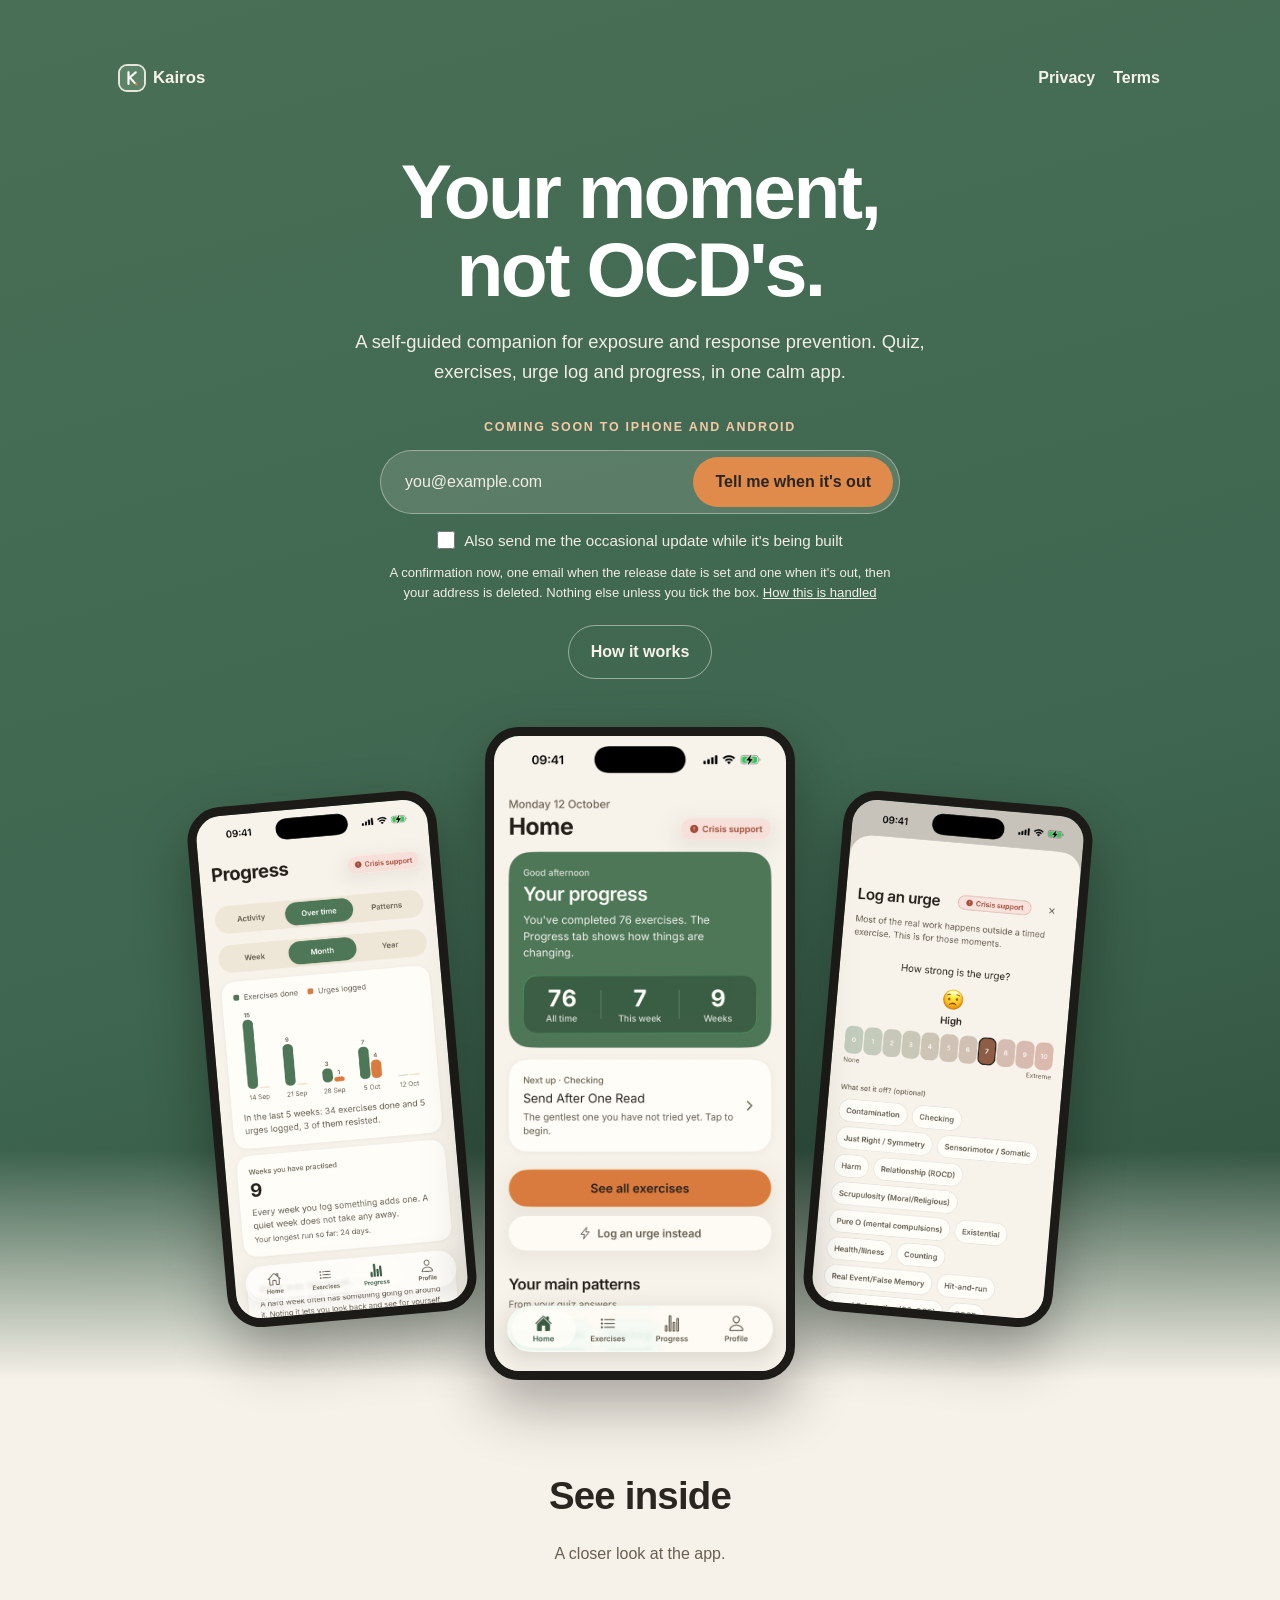
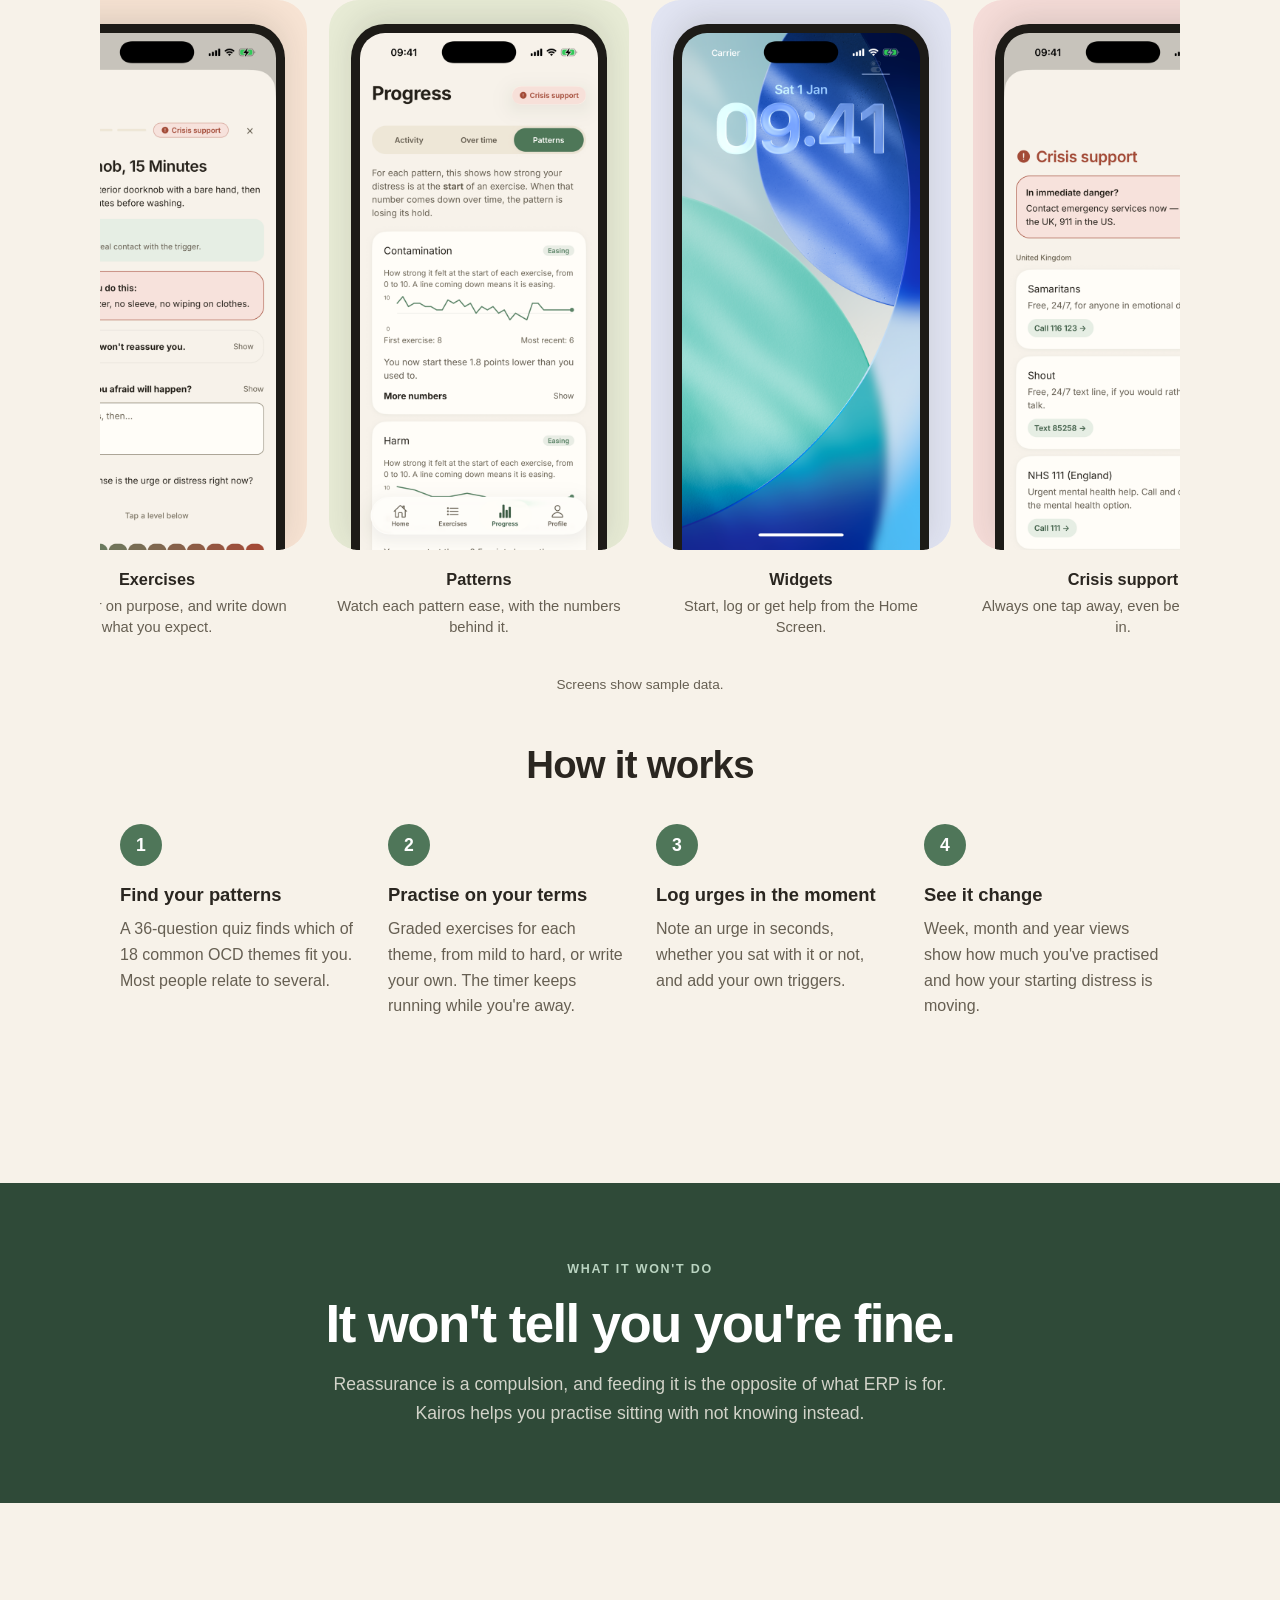
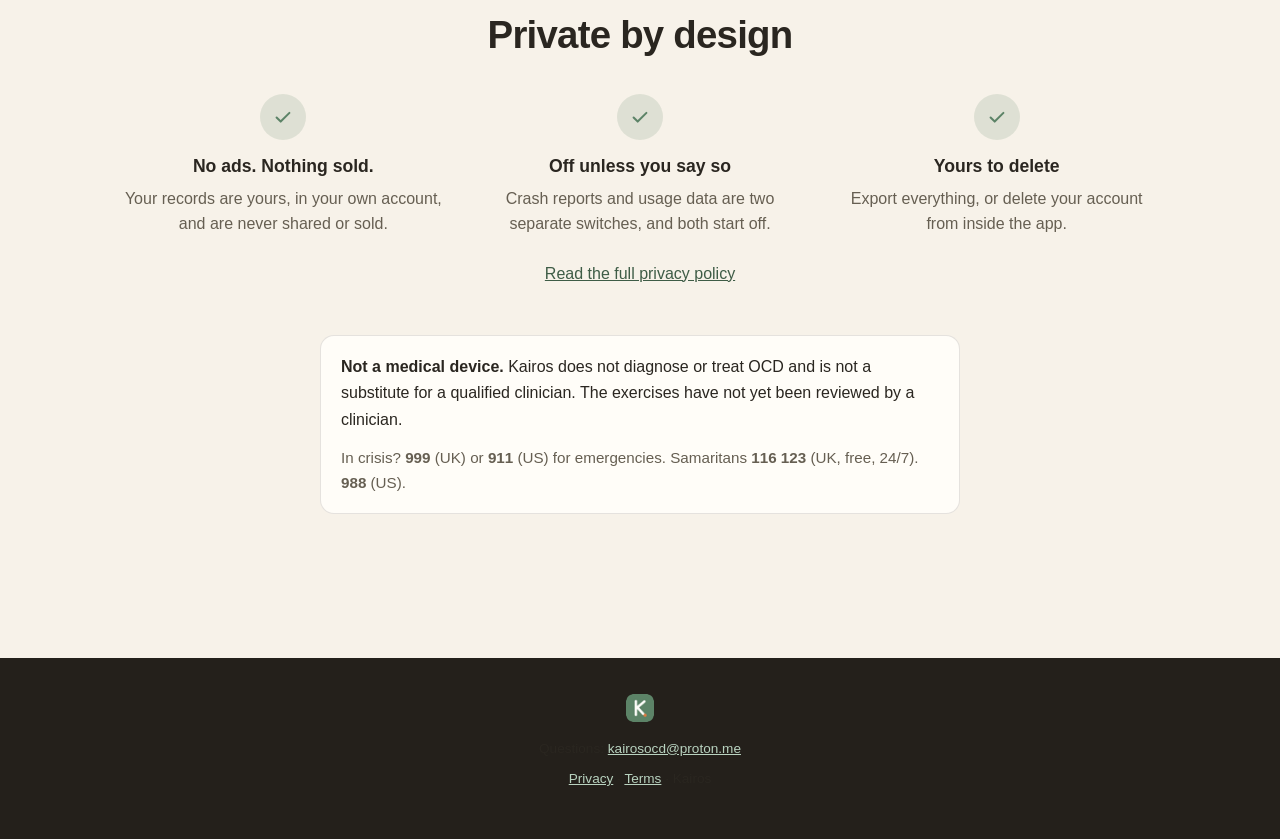
==== commit 4b0bdba8: "Site: new app screenshots from the iOS 26 build Home, progress, patterns, exercise, urge and crisis " ====
--- a/index.html
+++ b/index.html
@@ -1,5 +1,5 @@
 <!doctype html>
-<html lang="en"><head><meta charset="utf-8"><meta http-equiv="Content-Security-Policy" content="default-src 'none'; script-src 'sha256-T9Zqq2Setd+0WrwaJxLGKSephxffUy9SnGUSDQfKIqs='; style-src 'self' 'unsafe-inline'; img-src 'self' data:; connect-src https://rinfsydefqgzggacbksc.supabase.co; base-uri 'none'; form-action 'none'; object-src 'none'"><meta name="referrer" content="strict-origin-when-cross-origin">
+<html lang="en"><head><meta charset="utf-8">
 <meta name="viewport" content="width=device-width,initial-scale=1">
 <title>Kairos — a self-guided ERP companion for OCD</title><meta name="description" content="Kairos helps you run Exposure and Response Prevention exercises for OCD and see whether your triggers are actually losing their grip. Works offline, no account needed.">
 <link rel="canonical" href="https://kairosapp.co.uk/">
@@ -17,12 +17,12 @@
 <meta property="og:image:height" content="630">
 <meta property="og:image:alt" content="The Kairos mark: a line falling and levelling off, with the most recent point picked out.">
 <meta name="twitter:card" content="summary_large_image">
-<link rel="stylesheet" href="style.css?v=20261020"></head>
+<link rel="stylesheet" href="style.css?v=20261017"></head>
 <body>
 <div class="band hero-band">
 <div class="wrap wide">
 <nav><a href="index.html" class="brand"><img src="favicon-32.png" alt="" width="24" height="24">Kairos</a><a href="privacy.html">Privacy</a><a href="terms.html">Terms</a></nav>
-<main class="hero">
+<header class="hero">
 <h1>Your moment,<br>not OCD's.</h1>
 <p class="lede">A self-guided companion for exposure and response prevention. Quiz, exercises, urge log and progress, in one calm app.</p>
 <p class="soon">Coming soon to iPhone and Android</p>
@@ -39,25 +39,25 @@
 <noscript><p class="join-fine">This form needs JavaScript. You can email <a href="mailto:kairosocd@proton.me">kairosocd@proton.me</a> instead.</p></noscript>
 </form>
 <p class="cta"><a class="ghost" href="#how">How it works</a></p>
-</main>
-<div class="stage" role="region" aria-label="Screenshots">
-<figure class="phone side left"><img src="img/progress.png?v=20261015" width="644" height="1400" alt="Week, month and year charts of exercises done and urges logged"></figure>
-<figure class="phone main"><img src="img/home.png?v=20261015" width="644" height="1400" alt="The Kairos home screen: your progress, the next exercise, and a button to log an urge"></figure>
-<figure class="phone side right"><img src="img/urge.png?v=20261014" width="644" height="1400" alt="Logging an urge: a 0 to 10 strength scale and what set it off"></figure>
+</header>
+<div class="stage" aria-label="Screens from the app">
+<figure class="phone side left"><img src="img/progress.png?v=20261018" width="644" height="1400" alt="Week, month and year charts of exercises done and urges logged"></figure>
+<figure class="phone main"><img src="img/home.png?v=20261018" width="644" height="1400" alt="The Kairos home screen: your progress, the next exercise, and a button to log an urge"></figure>
+<figure class="phone side right"><img src="img/urge.png?v=20261018" width="644" height="1400" alt="Logging an urge: a 0 to 10 strength scale and what set it off"></figure>
 </div>
 </div>
 </div>
 
-<div class="wrap wide after-stage" role="region" aria-label="About Kairos">
+<div class="wrap wide after-stage">
 <section class="showcase" aria-label="Screens from the app">
 <h2 class="big center">See inside</h2>
 <p class="center sub">A closer look at the app.</p>
-<div class="track" tabindex="0" role="region" aria-label="App screens, scrollable"><figure class="slide dup"><div class="tile t1"><div class="frame"><img src="img/home.png?v=20261015" width="644" height="1400" loading="lazy" alt="Home screen with your progress and the next exercise"></div></div><figcaption><strong>Home</strong><span>Where you are, and one clear next step.</span></figcaption></figure><figure class="slide"><div class="tile t2"><div class="frame"><img src="img/exercise.png?v=20261014" width="644" height="1400" loading="lazy" alt="An exercise with what to avoid and a box for what you fear will happen"></div></div><figcaption><strong>Exercises</strong><span>Face a fear on purpose, and write down what you expect.</span></figcaption></figure><figure class="slide dup"><div class="tile t3"><div class="frame"><img src="img/urge.png?v=20261014" width="644" height="1400" loading="lazy" alt="The urge log with a 0 to 10 scale and triggers"></div></div><figcaption><strong>Log an urge</strong><span>A few taps, wherever you are, whatever happened.</span></figcaption></figure><figure class="slide dup"><div class="tile t4"><div class="frame"><img src="img/progress.png?v=20261015" width="644" height="1400" loading="lazy" alt="Week, month and year charts"></div></div><figcaption><strong>Progress</strong><span>Week, month and year, at a glance.</span></figcaption></figure><figure class="slide"><div class="tile t5"><div class="frame"><img src="img/patterns.png?v=20261015" width="644" height="1400" loading="lazy" alt="A pattern card with a falling trend line"></div></div><figcaption><strong>Patterns</strong><span>Watch each pattern ease, with the numbers behind it.</span></figcaption></figure><figure class="slide"><div class="tile t7"><div class="frame"><img src="img/widgets.png?v=20261017" width="644" height="1400" loading="lazy" alt="Four Kairos widgets on the iPhone Home Screen: start an exercise, log an urge, this week's progress and crisis support"></div></div><figcaption><strong>Widgets</strong><span>Start, log or get help from the Home Screen.</span></figcaption></figure><figure class="slide"><div class="tile t6"><div class="frame"><img src="img/crisis.png?v=20261014" width="644" height="1400" loading="lazy" alt="Crisis support with UK and US helplines"></div></div><figcaption><strong>Crisis support</strong><span>Always one tap away, even before you sign in.</span></figcaption></figure></div>
+<div class="track" tabindex="0" role="region" aria-label="App screens, scrollable"><figure class="slide dup"><div class="tile t1"><div class="frame"><img src="img/home.png?v=20261018" width="644" height="1400" loading="lazy" alt="Home screen with your progress and the next exercise"></div></div><figcaption><strong>Home</strong><span>Where you are, and one clear next step.</span></figcaption></figure><figure class="slide"><div class="tile t2"><div class="frame"><img src="img/exercise.png?v=20261018" width="644" height="1400" loading="lazy" alt="An exercise with what to avoid and a box for what you fear will happen"></div></div><figcaption><strong>Exercises</strong><span>Face a fear on purpose, and write down what you expect.</span></figcaption></figure><figure class="slide dup"><div class="tile t3"><div class="frame"><img src="img/urge.png?v=20261018" width="644" height="1400" loading="lazy" alt="The urge log with a 0 to 10 scale and triggers"></div></div><figcaption><strong>Log an urge</strong><span>A few taps, wherever you are, whatever happened.</span></figcaption></figure><figure class="slide dup"><div class="tile t4"><div class="frame"><img src="img/progress.png?v=20261018" width="644" height="1400" loading="lazy" alt="Week, month and year charts"></div></div><figcaption><strong>Progress</strong><span>Week, month and year, at a glance.</span></figcaption></figure><figure class="slide"><div class="tile t5"><div class="frame"><img src="img/patterns.png?v=20261018" width="644" height="1400" loading="lazy" alt="A pattern card with a falling trend line"></div></div><figcaption><strong>Patterns</strong><span>Watch each pattern ease, with the numbers behind it.</span></figcaption></figure><figure class="slide"><div class="tile t7"><div class="frame"><img src="img/widgets.png?v=20261017" width="644" height="1400" loading="lazy" alt="Four Kairos widgets on the iPhone Home Screen: start an exercise, log an urge, this week's progress and crisis support"></div></div><figcaption><strong>Widgets</strong><span>Start, log or get help from the Home Screen.</span></figcaption></figure><figure class="slide"><div class="tile t6"><div class="frame"><img src="img/crisis.png?v=20261018" width="644" height="1400" loading="lazy" alt="Crisis support with UK and US helplines"></div></div><figcaption><strong>Crisis support</strong><span>Always one tap away, even before you sign in.</span></figcaption></figure></div>
 <p class="fine center">Screens show sample data.</p>
 </section>
 
 <h2 id="how" class="big center how">How it works</h2>
-<section class="steps" aria-label="How it works">
+<section class="steps">
 <div class="step"><span class="num">1</span><h3>Find your patterns</h3><p>A 36-question quiz finds which of 18 common OCD themes fit you. Most people relate to several.</p></div>
 <div class="step"><span class="num">2</span><h3>Practise on your terms</h3><p>Graded exercises for each theme, from mild to hard, or write your own. The timer keeps running while you're away.</p></div>
 <div class="step"><span class="num">3</span><h3>Log urges in the moment</h3><p>Note an urge in seconds, whether you sat with it or not, and add your own triggers.</p></div>
@@ -65,24 +65,24 @@
 </section>
 </div>
 
-<section class="band quote-band" aria-label="What Kairos will not do">
+<div class="band quote-band">
 <div class="wrap">
 <p class="eyebrow">What it won't do</p>
 <p class="quote">It won't tell you you're fine.</p>
 <p class="quote-sub">Reassurance is a compulsion, and feeding it is the opposite of what ERP is for. Kairos helps you practise sitting with not knowing instead.</p>
 </div>
-</section>
+</div>
 
-<div class="wrap wide" role="region" aria-label="Privacy and safety">
+<div class="wrap wide">
 <h2 class="big center">Private by design</h2>
-<section class="privs" aria-label="Privacy">
+<section class="privs">
 <div><span class="tick"><svg viewBox="0 0 24 24" width="22" height="22" fill="none" stroke="currentColor" stroke-width="2.2" stroke-linecap="round" stroke-linejoin="round" aria-hidden="true"><path d="m5 12.5 4.5 4.5L19 7.5"/></svg></span><h3>No ads. Nothing sold.</h3><p>Your records are yours, in your own account, and are never shared or sold.</p></div>
 <div><span class="tick"><svg viewBox="0 0 24 24" width="22" height="22" fill="none" stroke="currentColor" stroke-width="2.2" stroke-linecap="round" stroke-linejoin="round" aria-hidden="true"><path d="m5 12.5 4.5 4.5L19 7.5"/></svg></span><h3>Off unless you say so</h3><p>Crash reports and usage data are two separate switches, and both start off.</p></div>
 <div><span class="tick"><svg viewBox="0 0 24 24" width="22" height="22" fill="none" stroke="currentColor" stroke-width="2.2" stroke-linecap="round" stroke-linejoin="round" aria-hidden="true"><path d="m5 12.5 4.5 4.5L19 7.5"/></svg></span><h3>Yours to delete</h3><p>Export everything, or delete your account from inside the app.</p></div>
 </section>
 <p class="center"><a href="privacy.html">Read the full privacy policy</a></p>
 
-<section class="card safety" aria-label="Safety">
+<section class="card safety">
 <strong>Not a medical device.</strong> Kairos does not diagnose or treat OCD and is not a substitute for a qualified clinician. The exercises have not yet been reviewed by a clinician.
 <p class="crisis">In crisis? <strong>999</strong> (UK) or <strong>911</strong> (US) for emergencies. Samaritans <strong>116 123</strong> (UK, free, 24/7). <strong>988</strong> (US).</p>
 </section>
@@ -92,8 +92,7 @@
 <footer class="center">
 <img src="favicon-32.png" alt="" width="28" height="28" style="border-radius:7px">
 <p>Questions: <a href="mailto:kairosocd@proton.me">kairosocd@proton.me</a></p>
-<p><a href="privacy.html">Privacy</a> &middot; <a href="terms.html">Terms</a> &middot; <a href="privacy.html#complaints">Complaints</a> &middot; <a href="delete-account.html">Delete your account</a> &middot; <a href="accessibility.html">Accessibility</a></p>
-<p>For people aged 16 and over. Offered in [[JAMES: launch countries]]. Run by [[JAMES: legal entity name]], [[JAMES: registered address]].</p>
+<p><a href="privacy.html">Privacy</a> &middot; <a href="terms.html">Terms</a> &middot; Kairos</p>
 </footer>
 </div>
 <script>
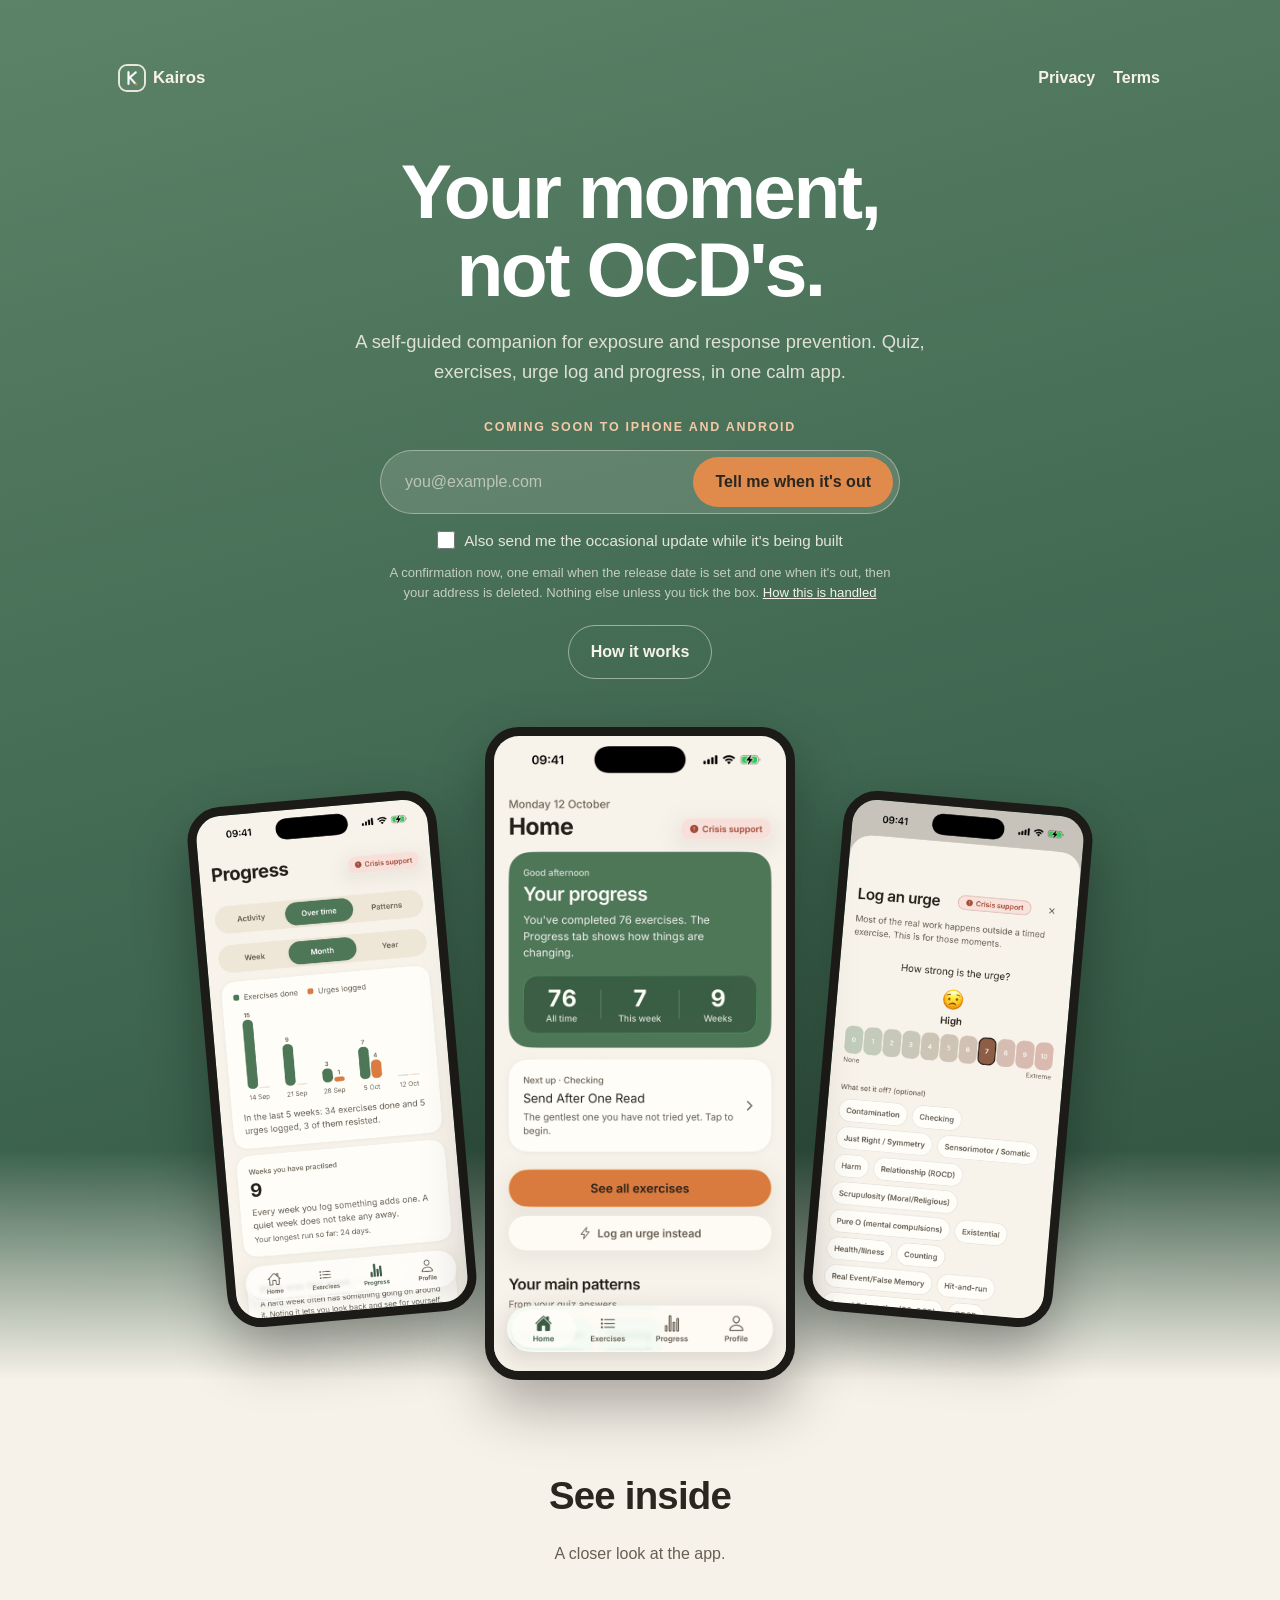
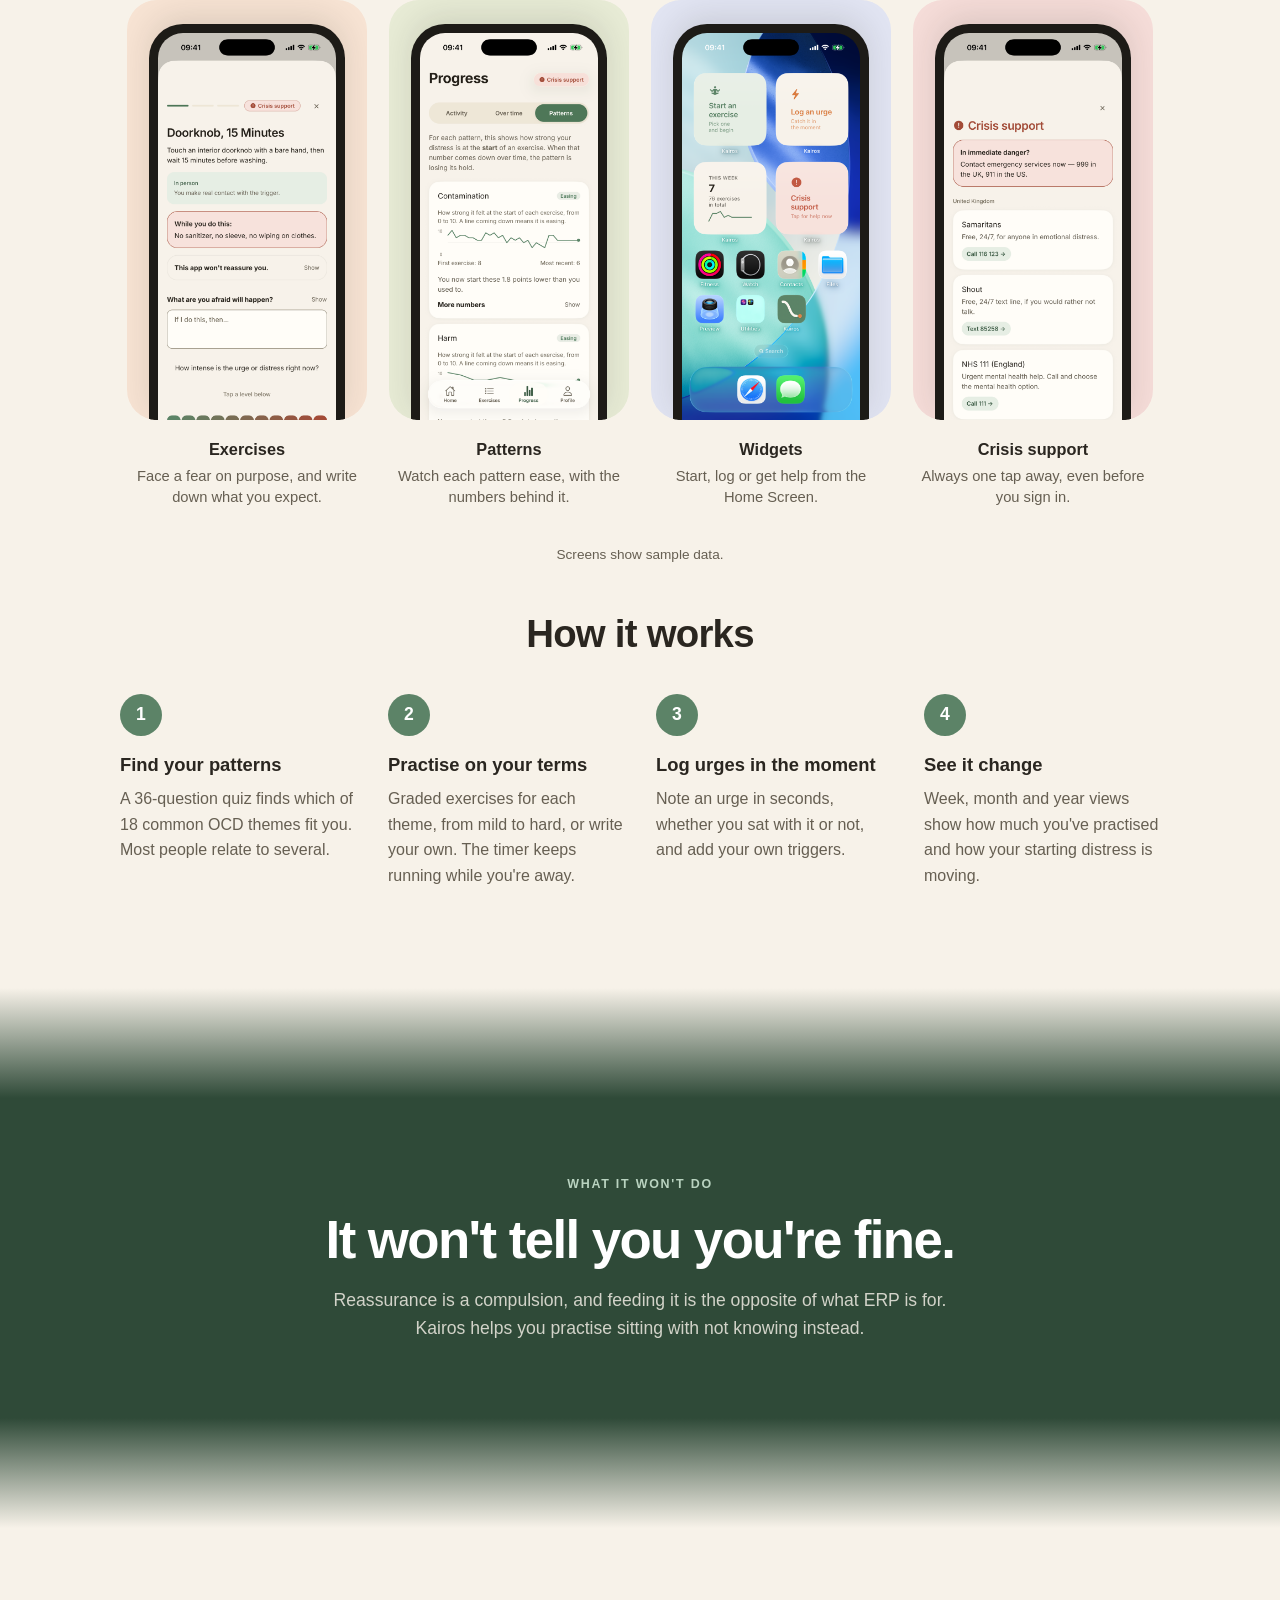
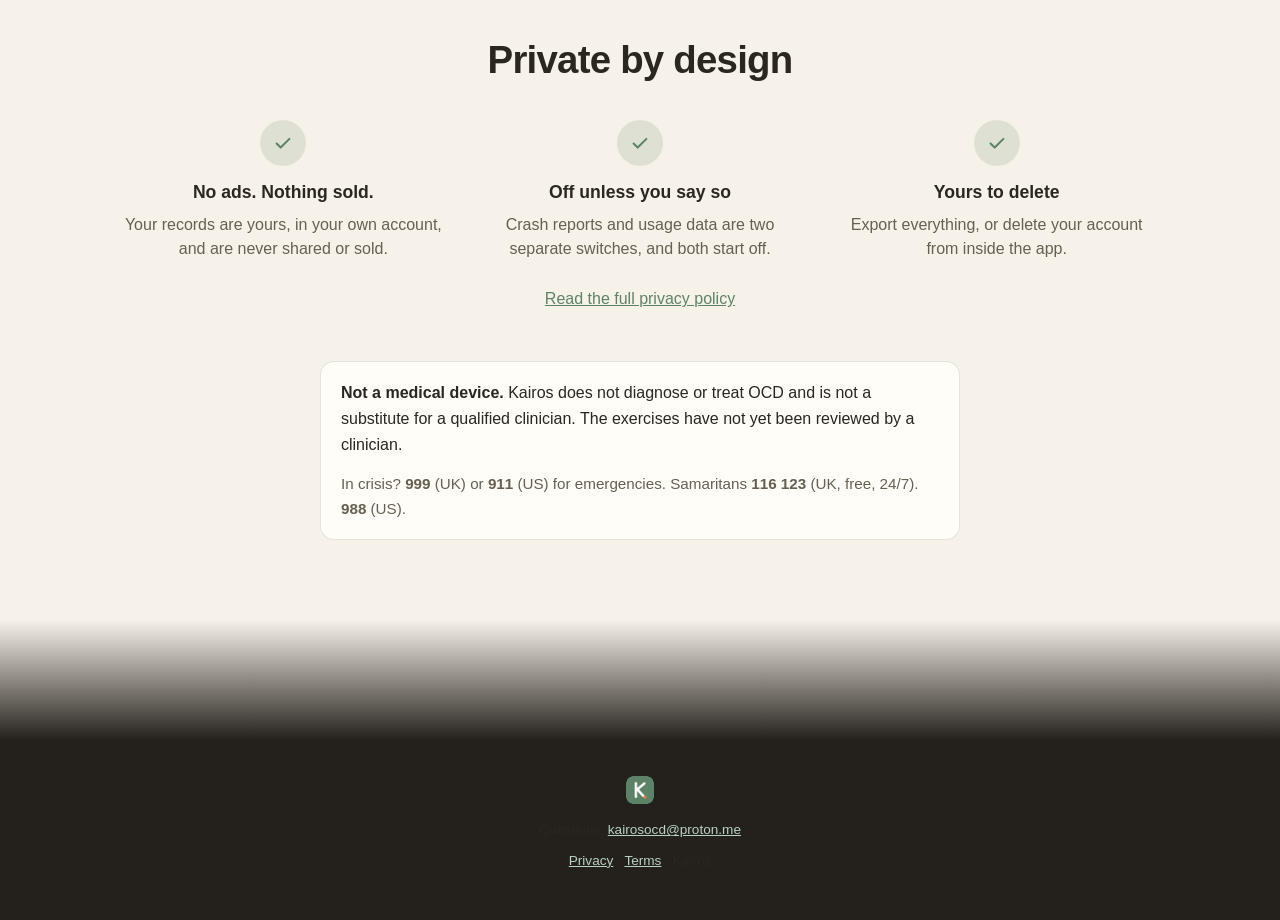
==== commit e5a4ff9f: "Site: real widgets screenshot, gradient section bands, carousel that fits widgets.png was a bare loc" ====
--- a/index.html
+++ b/index.html
@@ -17,7 +17,7 @@
 <meta property="og:image:height" content="630">
 <meta property="og:image:alt" content="The Kairos mark: a line falling and levelling off, with the most recent point picked out.">
 <meta name="twitter:card" content="summary_large_image">
-<link rel="stylesheet" href="style.css?v=20261017"></head>
+<link rel="stylesheet" href="style.css?v=20261018"></head>
 <body>
 <div class="band hero-band">
 <div class="wrap wide">
@@ -52,7 +52,7 @@
 <section class="showcase" aria-label="Screens from the app">
 <h2 class="big center">See inside</h2>
 <p class="center sub">A closer look at the app.</p>
-<div class="track" tabindex="0" role="region" aria-label="App screens, scrollable"><figure class="slide dup"><div class="tile t1"><div class="frame"><img src="img/home.png?v=20261018" width="644" height="1400" loading="lazy" alt="Home screen with your progress and the next exercise"></div></div><figcaption><strong>Home</strong><span>Where you are, and one clear next step.</span></figcaption></figure><figure class="slide"><div class="tile t2"><div class="frame"><img src="img/exercise.png?v=20261018" width="644" height="1400" loading="lazy" alt="An exercise with what to avoid and a box for what you fear will happen"></div></div><figcaption><strong>Exercises</strong><span>Face a fear on purpose, and write down what you expect.</span></figcaption></figure><figure class="slide dup"><div class="tile t3"><div class="frame"><img src="img/urge.png?v=20261018" width="644" height="1400" loading="lazy" alt="The urge log with a 0 to 10 scale and triggers"></div></div><figcaption><strong>Log an urge</strong><span>A few taps, wherever you are, whatever happened.</span></figcaption></figure><figure class="slide dup"><div class="tile t4"><div class="frame"><img src="img/progress.png?v=20261018" width="644" height="1400" loading="lazy" alt="Week, month and year charts"></div></div><figcaption><strong>Progress</strong><span>Week, month and year, at a glance.</span></figcaption></figure><figure class="slide"><div class="tile t5"><div class="frame"><img src="img/patterns.png?v=20261018" width="644" height="1400" loading="lazy" alt="A pattern card with a falling trend line"></div></div><figcaption><strong>Patterns</strong><span>Watch each pattern ease, with the numbers behind it.</span></figcaption></figure><figure class="slide"><div class="tile t7"><div class="frame"><img src="img/widgets.png?v=20261017" width="644" height="1400" loading="lazy" alt="Four Kairos widgets on the iPhone Home Screen: start an exercise, log an urge, this week's progress and crisis support"></div></div><figcaption><strong>Widgets</strong><span>Start, log or get help from the Home Screen.</span></figcaption></figure><figure class="slide"><div class="tile t6"><div class="frame"><img src="img/crisis.png?v=20261018" width="644" height="1400" loading="lazy" alt="Crisis support with UK and US helplines"></div></div><figcaption><strong>Crisis support</strong><span>Always one tap away, even before you sign in.</span></figcaption></figure></div>
+<div class="track" tabindex="0" role="region" aria-label="App screens, scrollable"><figure class="slide dup"><div class="tile t1"><div class="frame"><img src="img/home.png?v=20261018" width="644" height="1400" loading="lazy" alt="Home screen with your progress and the next exercise"></div></div><figcaption><strong>Home</strong><span>Where you are, and one clear next step.</span></figcaption></figure><figure class="slide"><div class="tile t2"><div class="frame"><img src="img/exercise.png?v=20261018" width="644" height="1400" loading="lazy" alt="An exercise with what to avoid and a box for what you fear will happen"></div></div><figcaption><strong>Exercises</strong><span>Face a fear on purpose, and write down what you expect.</span></figcaption></figure><figure class="slide dup"><div class="tile t3"><div class="frame"><img src="img/urge.png?v=20261018" width="644" height="1400" loading="lazy" alt="The urge log with a 0 to 10 scale and triggers"></div></div><figcaption><strong>Log an urge</strong><span>A few taps, wherever you are, whatever happened.</span></figcaption></figure><figure class="slide dup"><div class="tile t4"><div class="frame"><img src="img/progress.png?v=20261018" width="644" height="1400" loading="lazy" alt="Week, month and year charts"></div></div><figcaption><strong>Progress</strong><span>Week, month and year, at a glance.</span></figcaption></figure><figure class="slide"><div class="tile t5"><div class="frame"><img src="img/patterns.png?v=20261018" width="644" height="1400" loading="lazy" alt="A pattern card with a falling trend line"></div></div><figcaption><strong>Patterns</strong><span>Watch each pattern ease, with the numbers behind it.</span></figcaption></figure><figure class="slide"><div class="tile t7"><div class="frame"><img src="img/widgets.png?v=20261018" width="644" height="1400" loading="lazy" alt="Four Kairos widgets on the iPhone Home Screen: start an exercise, log an urge, this week's progress and crisis support"></div></div><figcaption><strong>Widgets</strong><span>Start, log or get help from the Home Screen.</span></figcaption></figure><figure class="slide"><div class="tile t6"><div class="frame"><img src="img/crisis.png?v=20261018" width="644" height="1400" loading="lazy" alt="Crisis support with UK and US helplines"></div></div><figcaption><strong>Crisis support</strong><span>Always one tap away, even before you sign in.</span></figcaption></figure></div>
 <p class="fine center">Screens show sample data.</p>
 </section>
 
--- a/style.css
+++ b/style.css
@@ -1,5 +1,5 @@
-:root{--bg:#F7F2E9;--surface:#FFFDF8;--text:#2A2620;--muted:#665F52;--accent:#5C8367;--link:#3E5C46;--border:rgba(42,38,32,.12)}
-@media(prefers-color-scheme:dark){:root{--bg:#2A2620;--surface:#332E27;--text:#F2EDE3;--muted:#C2B9A8;--accent:#8FB399;--link:#8FB399;--border:rgba(232,230,227,.14)}}
+:root{--bg:#F7F2E9;--surface:#FFFDF8;--text:#2A2620;--muted:#665F52;--accent:#5C8367;--border:rgba(42,38,32,.12)}
+@media(prefers-color-scheme:dark){:root{--bg:#2A2620;--surface:#332E27;--text:#F2EDE3;--muted:#C2B9A8;--accent:#8FB399;--border:rgba(232,230,227,.14)}}
 *{box-sizing:border-box}
 body{margin:0;background:var(--bg);color:var(--text);font:16px/1.65 -apple-system,BlinkMacSystemFont,"Segoe UI",Inter,sans-serif;padding:0 20px}
 .wrap{max-width:720px;margin:0 auto;padding:56px 0 80px}
@@ -8,7 +8,7 @@
 p,li{color:var(--text)}
 .lede{color:var(--muted);font-size:1.05rem;margin-top:0}
 .updated{color:var(--muted);font-size:.85rem}
-a{color:var(--link)}
+a{color:var(--accent)}
 nav{display:flex;gap:6px 18px;margin-bottom:40px;flex-wrap:wrap;align-items:center}
 nav a{text-decoration:none;font-weight:600;display:inline-flex;align-items:center;min-height:44px}
 a:focus-visible{outline:2px solid var(--accent);outline-offset:3px;border-radius:4px}
@@ -30,7 +30,7 @@
 .fine{color:var(--muted);font-size:.85rem}
 .band{padding-left:20px;padding-right:20px;margin-left:-20px;margin-right:-20px}
 body{overflow-x:hidden}
-.hero-band{background:linear-gradient(165deg,#497056 0%,#3E6650 60%,#2F4F3C 100%);color:#F7F2E9;padding-bottom:0;margin-top:0}
+.hero-band{background:linear-gradient(165deg,#5C8367 0%,#3E6650 60%,#2F4F3C 100%);color:#F7F2E9;padding-bottom:0;margin-top:0}
 .hero-band .wrap{padding-bottom:0}
 nav .brand{display:flex;align-items:center;gap:9px;margin-right:auto;font-size:1.05rem}
 nav .brand img{border-radius:7px;box-shadow:0 0 0 2px rgba(247,242,233,.9)}
@@ -38,7 +38,7 @@
 .hero-band nav a{color:#F7F2E9}
 .hero{text-align:center;padding:24px 0 0}
 .hero h1{font-size:clamp(2.6rem,8vw,4.8rem);line-height:1.02;letter-spacing:-.035em;margin:0 auto 18px;color:#fff}
-.hero .lede{max-width:32em;margin:0 auto;font-size:1.15rem;color:rgba(247,242,233,.97)}
+.hero .lede{max-width:32em;margin:0 auto;font-size:1.15rem;color:rgba(247,242,233,.86)}
 .cta{display:flex;gap:12px;justify-content:center;flex-wrap:wrap;margin:22px 0 0}
 /* Waiting list */
 .soon{letter-spacing:.14em;text-transform:uppercase;font-size:.78rem;font-weight:600;color:#F3C9A6;margin:30px 0 12px}
@@ -46,14 +46,14 @@
 .join-row{display:flex;gap:8px;background:rgba(247,242,233,.14);border:1.5px solid rgba(247,242,233,.4);border-radius:999px;padding:6px}
 .join-row:focus-within{border-color:#F7F2E9}
 .join input[type=email]{flex:1;min-width:0;background:none;border:0;outline:0;color:#fff;font:inherit;padding:10px 6px 10px 18px}
-.join input[type=email]::placeholder{color:rgba(247,242,233,.97)}
+.join input[type=email]::placeholder{color:rgba(247,242,233,.6)}
 .join button{background:#E08A4B;color:#2A2620;font:inherit;font-weight:700;border:0;border-radius:999px;padding:12px 22px;cursor:pointer;white-space:nowrap}
 .join button:hover{background:#EA9A5F}
 .join button:focus-visible,.join-opt input:focus-visible{outline:2px solid #fff;outline-offset:2px}
 .join button:disabled{opacity:.6;cursor:default}
-.join-opt{display:flex;gap:9px;align-items:flex-start;justify-content:center;text-align:left;margin:14px 0 0;font-size:.95rem;color:rgba(247,242,233,.97);cursor:pointer}
+.join-opt{display:flex;gap:9px;align-items:flex-start;justify-content:center;text-align:left;margin:14px 0 0;font-size:.95rem;color:rgba(247,242,233,.9);cursor:pointer}
 .join-opt input{width:18px;height:18px;margin:3px 0 0;accent-color:#E08A4B;flex:none}
-.join-fine{font-size:.82rem;line-height:1.5;color:rgba(247,242,233,.97);margin:10px 0 0}
+.join-fine{font-size:.82rem;line-height:1.5;color:rgba(247,242,233,.72);margin:10px 0 0}
 .join-fine a{color:#F7F2E9}
 .join-msg{margin:12px 0 0;font-weight:600;color:#fff;min-height:0}
 .join-msg:empty{display:none}
@@ -82,8 +82,8 @@
 @media(max-width:520px){.steps{grid-template-columns:1fr}}
 .step h3{margin:14px 0 6px;font-size:1.15rem}
 .step p{margin:0;color:var(--muted);line-height:1.6}
-.num{display:inline-flex;width:42px;height:42px;border-radius:50%;align-items:center;justify-content:center;background:#4F7659;color:#fff;font-weight:700;font-size:1.1rem}
-@media(prefers-color-scheme:dark){.num{background:var(--accent);color:#1d1a15}}
+.num{display:inline-flex;width:42px;height:42px;border-radius:50%;align-items:center;justify-content:center;background:var(--accent);color:#fff;font-weight:700;font-size:1.1rem}
+@media(prefers-color-scheme:dark){.num{color:#1d1a15}}
 .quote-band{background:#2F4A38;color:#F7F2E9;text-align:center;padding-top:76px;padding-bottom:76px;margin-top:64px}
 .quote-band .wrap{padding:0;max-width:760px}
 .eyebrow{letter-spacing:.14em;text-transform:uppercase;font-size:.78rem;color:#B9D3C0;margin:0 0 16px;font-weight:600}
@@ -145,3 +145,16 @@
 .t1{--tint:var(--t1)}.t2{--tint:var(--t2)}.t3{--tint:var(--t3)}.t4{--tint:var(--t4)}.t5{--tint:var(--t5)}.t6{--tint:var(--t6)}.t7{--tint:var(--t7)}
 .slide{flex:0 0 min(300px,74vw)}
 @media(min-width:1000px){.slide{flex-basis:300px}}
+
+/* Section changes ease in and out instead of cutting: each coloured band blends
+   to the page colour over ~110px at its top and bottom. */
+.quote-band{background:linear-gradient(to bottom,var(--bg) 0,#2F4A38 110px,#2F4A38 calc(100% - 110px),var(--bg) 100%);padding-top:186px;padding-bottom:186px;margin-top:0}
+.foot-band{background:linear-gradient(to bottom,var(--bg) 0,#24201B 120px);padding-top:156px;margin-top:0}
+
+/* Showcase on wider screens: a centred grid. The old centred scroller overflowed
+   on both sides, which cut the first tiles off and left them unreachable. */
+@media(min-width:701px){
+  .track{display:grid;grid-template-columns:repeat(2,minmax(0,270px));justify-content:center;gap:28px 22px;overflow:visible;max-width:1200px;margin:0 auto;padding:10px 20px 22px;scroll-snap-type:none}
+  .slide{flex:none;margin:0}
+}
+@media(min-width:1100px){.track{grid-template-columns:repeat(4,minmax(0,240px))}}
